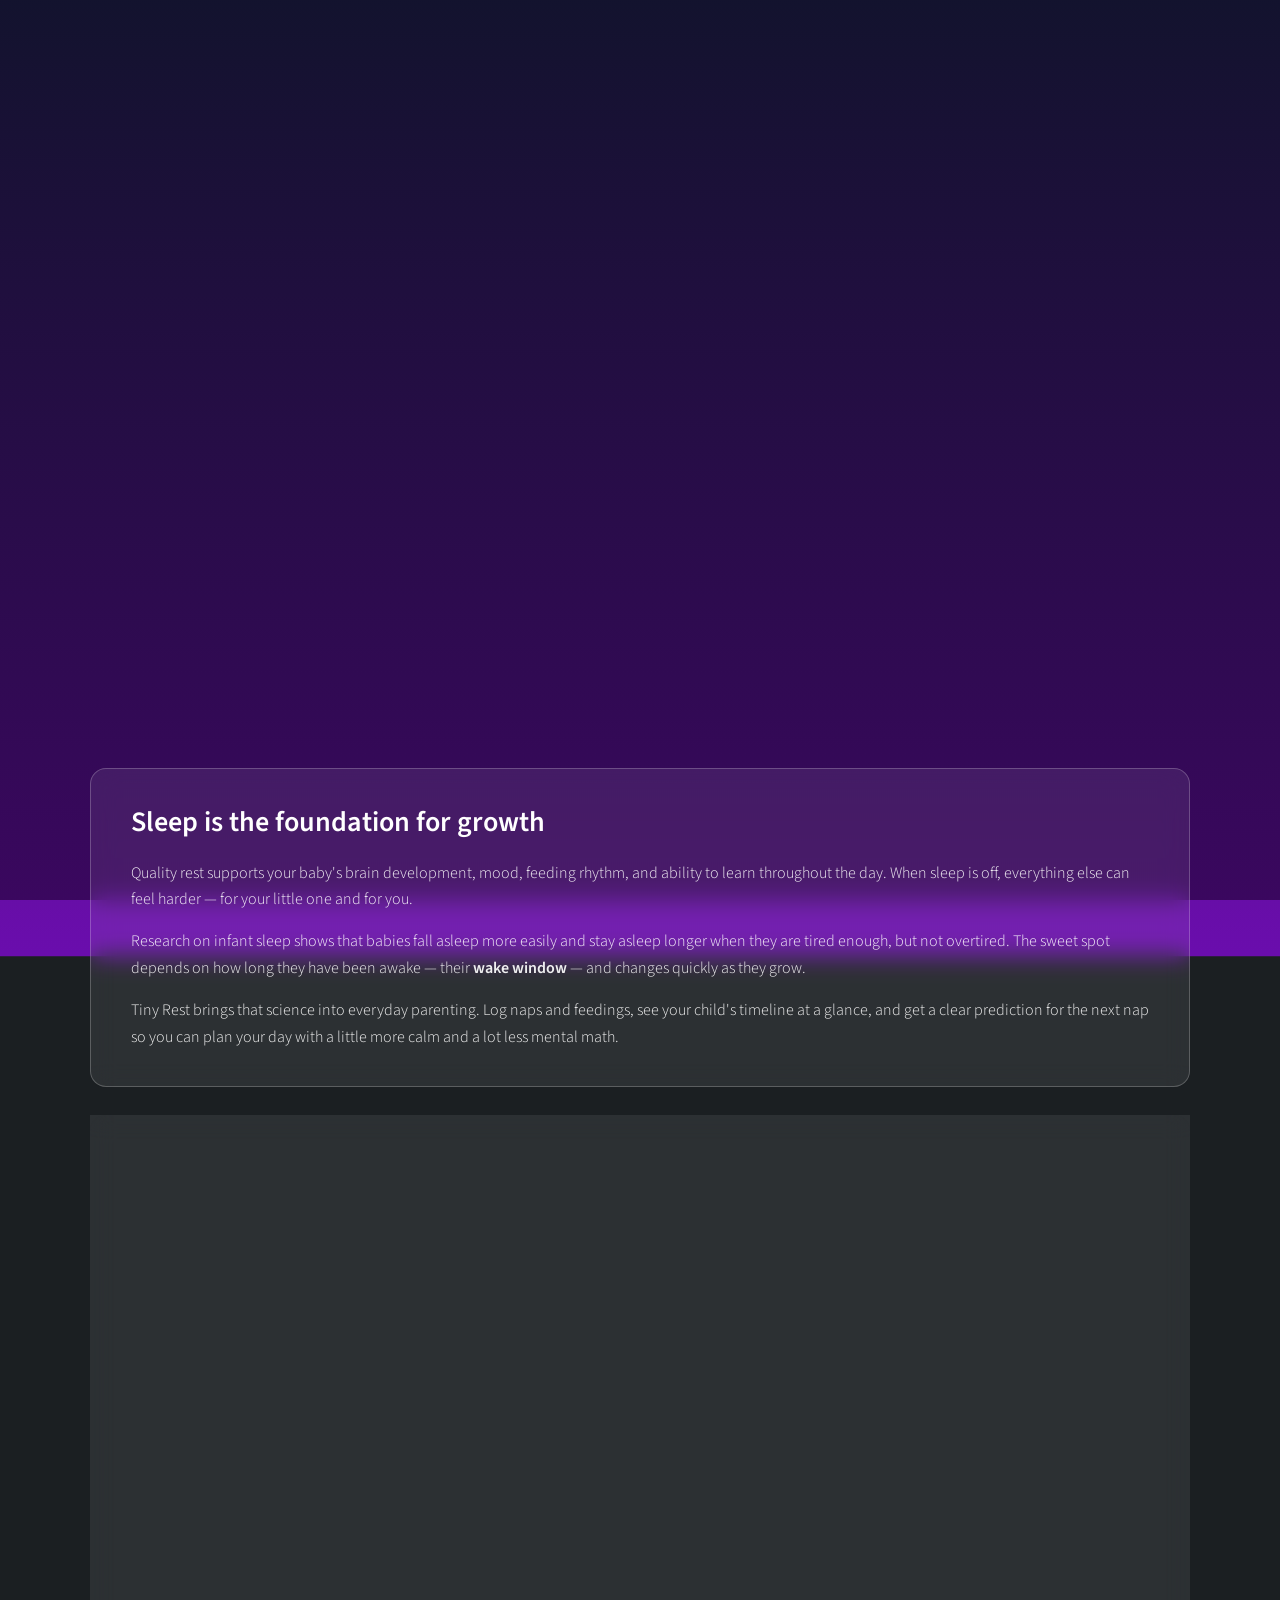
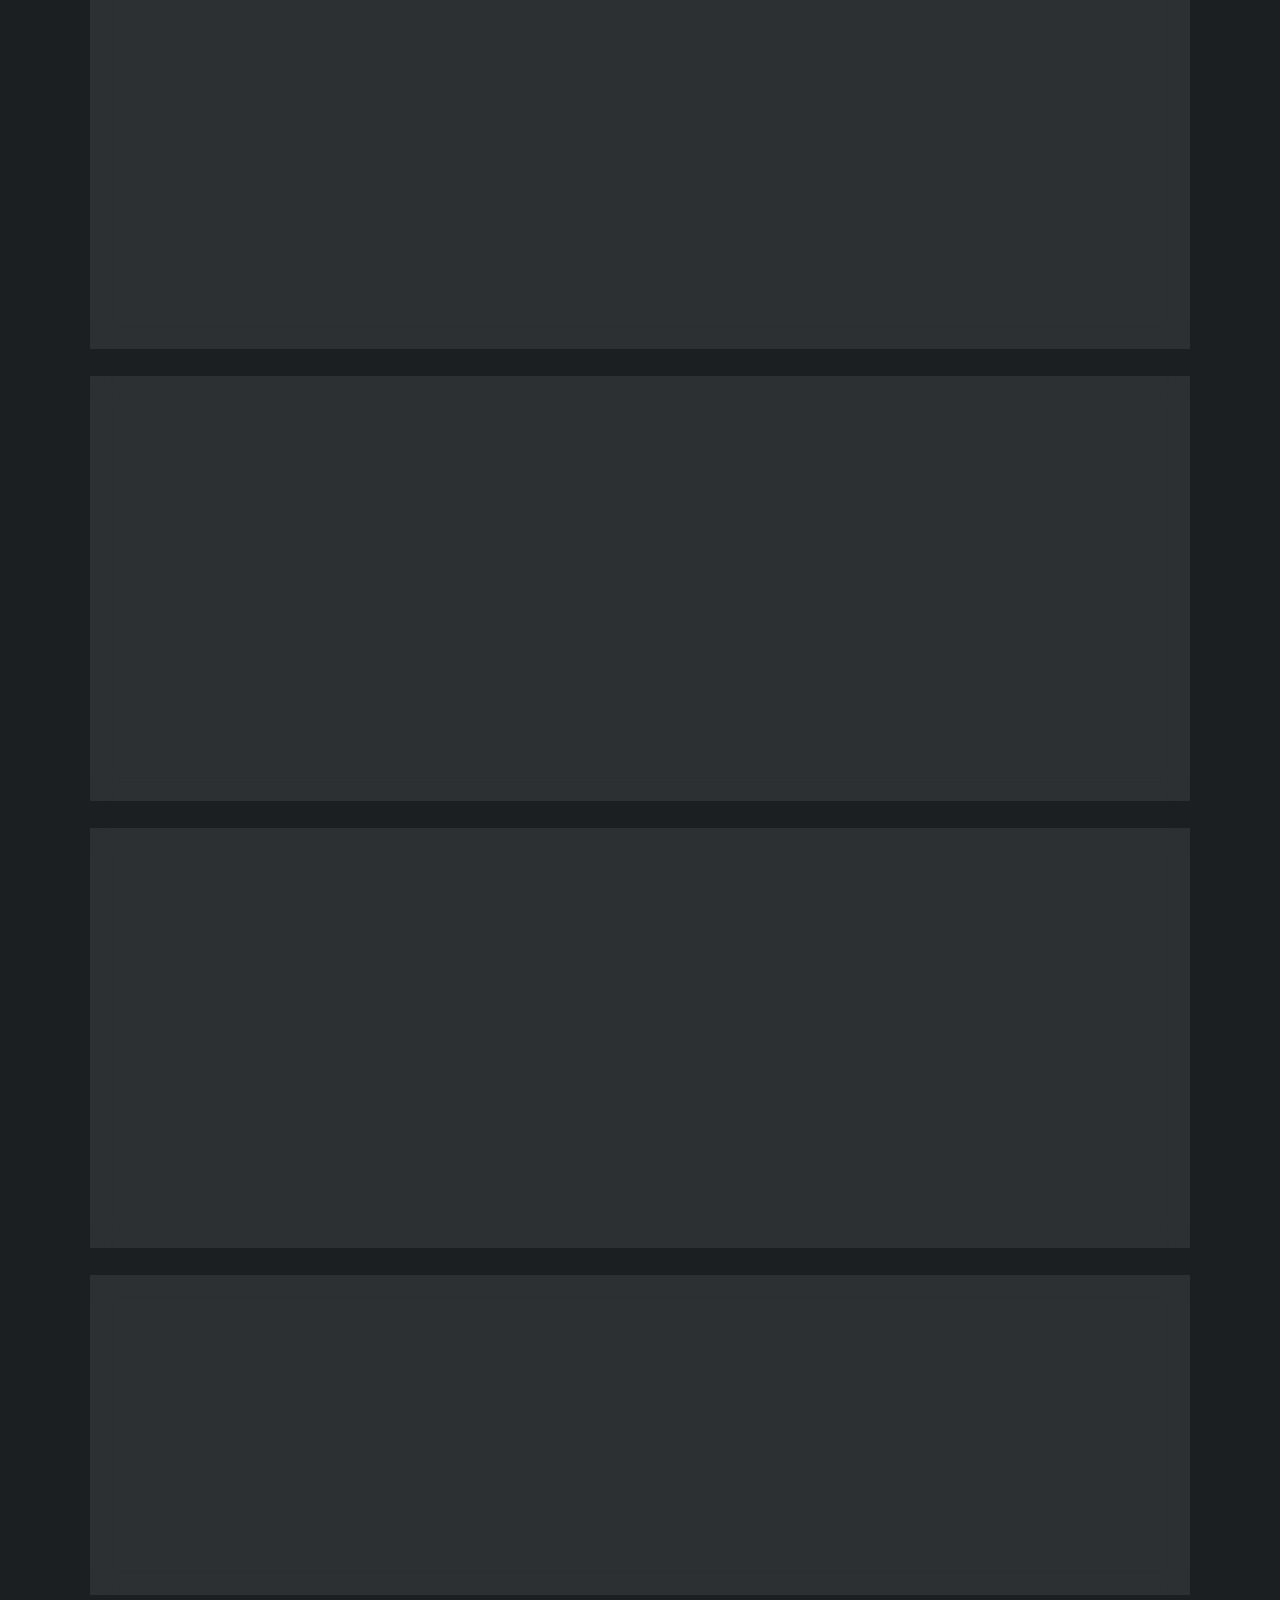
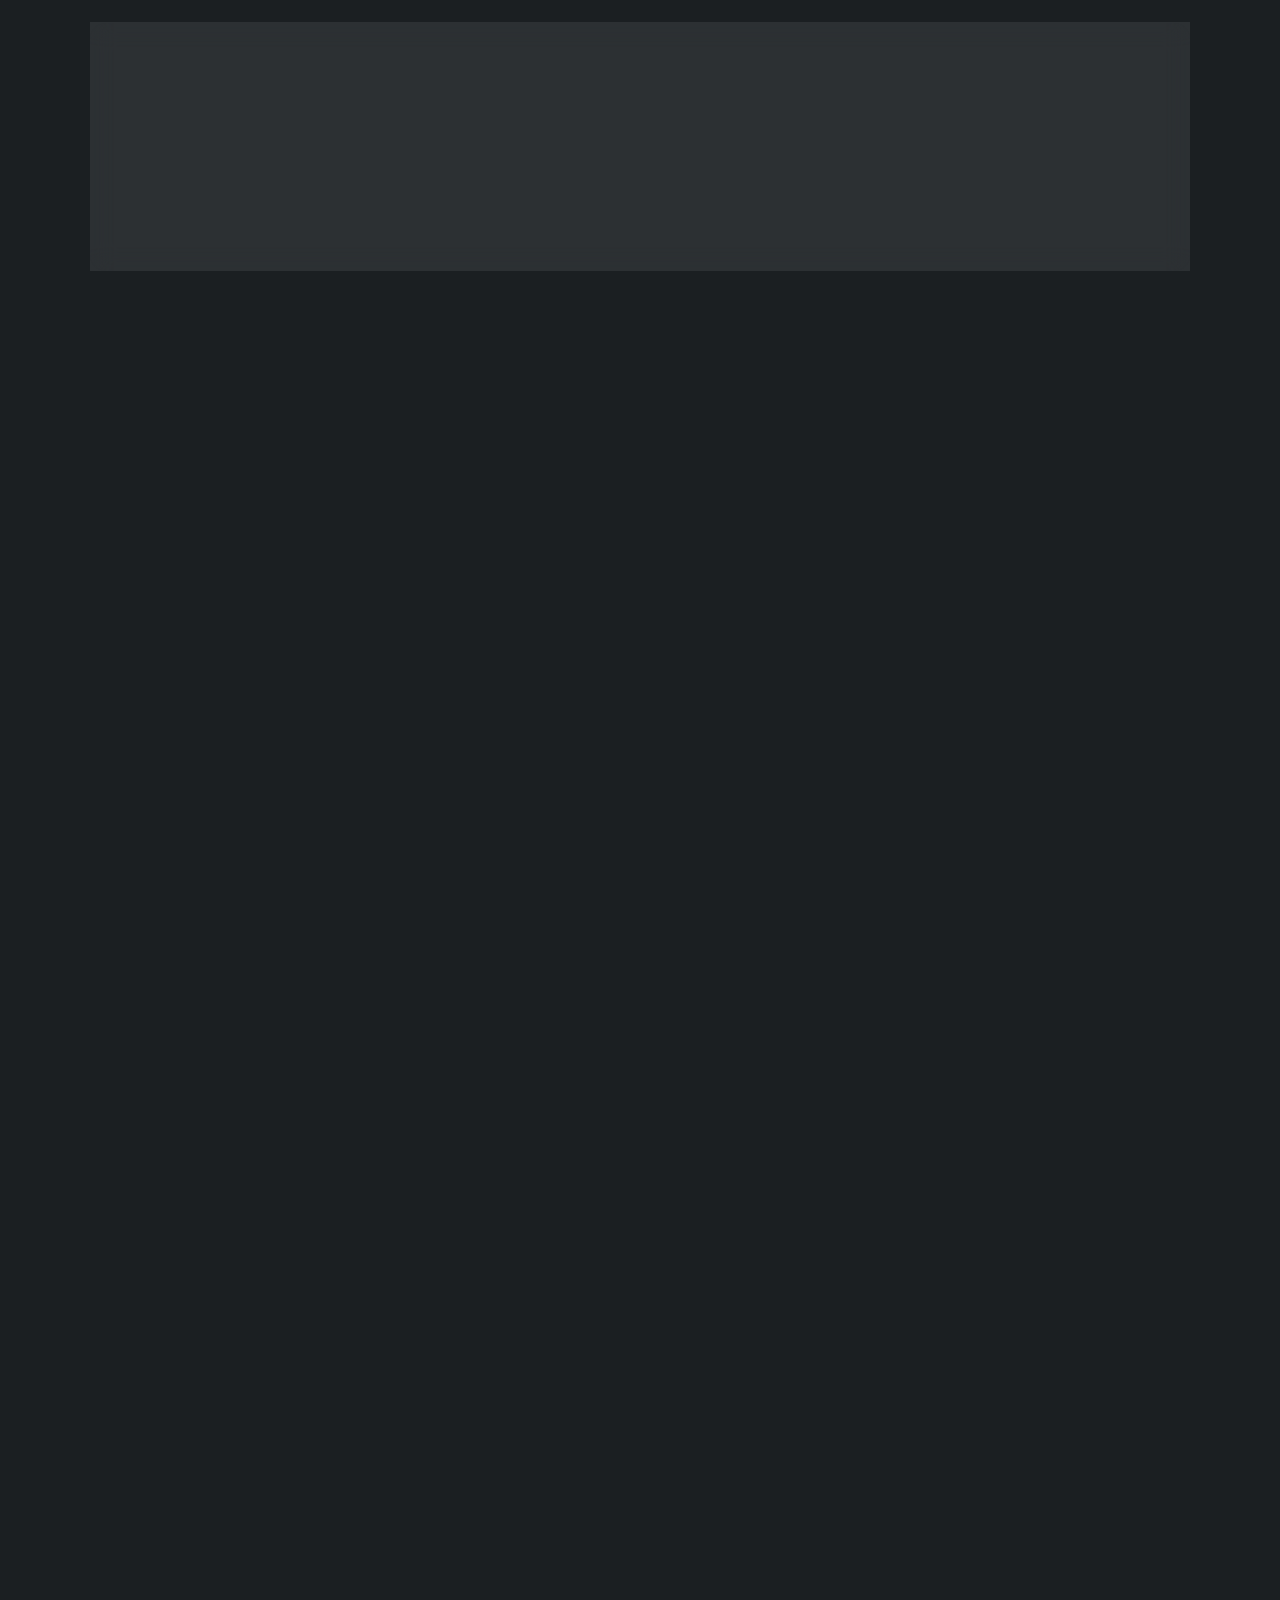
==== index.html @ e55de712 "First landing version working" ====
<!DOCTYPE HTML>
<!--
	Dimension by HTML5 UP
	html5up.net | @ajlkn
	Free for personal and commercial use under the CCA 3.0 license (html5up.net/license)
-->
<html lang="en">
	<head>
		<title>Tiny Rest — Baby Sleep Tracker</title>
		<meta charset="utf-8" />
		<meta name="viewport" content="width=device-width, initial-scale=1, user-scalable=no" />
		<meta name="description" content="Tiny Rest helps parents track sleep and feeding, predict the next nap, and follow age-appropriate wake windows for better rest and development." />
		<link rel="stylesheet" href="assets/css/main.css" />
		<noscript><link rel="stylesheet" href="assets/css/noscript.css" /></noscript>
	</head>
	<body class="is-preload">

		<!-- Wrapper -->
			<div id="wrapper">

				<!-- Header / Hero -->
					<header id="header" class="app-header">
						<div class="app-nav">
							<img src="images/splash-icon.png" alt="Tiny Rest" class="app-logo" />
							<nav class="app-nav-links" aria-label="Primary">
								<a href="#why">Why Tiny Rest</a>
								<a href="#wake-windows">Wake Windows</a>
								<a href="#features">Features</a>
								<a href="#contact">Contact</a>
							</nav>
							<div class="app-nav-cta">
								<a class="button primary app-cta" href="#download">Get It Now</a>
							</div>
						</div>

						<div class="app-hero">
							<div class="app-hero-copy">
								<p class="app-hero-eyebrow">Baby sleep &amp; feeding tracker</p>
								<h1 class="app-hero-title">Better naps start with<br />knowing when to rest.</h1>
								<p class="app-hero-subtitle">
									Tiny Rest helps you log sleep and feeding, track wake windows, and see when your little one is likely ready for their next nap — so bedtime feels less like guesswork and more like a gentle rhythm you can trust.
								</p>
								<ul class="actions app-hero-actions" id="download">
									<li><a href="#" class="button primary icon brands fa-apple">Download on the App Store</a></li>
								</ul>
							</div>

							<div class="app-hero-media">
								<div class="app-hero-phones">
									<img src="images/iphone-home.png" alt="Tiny Rest home screen showing next nap prediction" />
									<img src="images/iphone-timer.png" alt="Tiny Rest timer screen for logging sleep sessions" />
								</div>
							</div>
						</div>
					</header>

				<!-- Content sections -->
					<div class="app-content">

						<section class="app-section" id="why">
							<div class="app-card">
								<h2 class="app-section-title">Sleep is the foundation for growth</h2>
								<p>
									Quality rest supports your baby's brain development, mood, feeding rhythm, and ability to learn throughout the day. When sleep is off, everything else can feel harder — for your little one and for you.
								</p>
								<p>
									Research on infant sleep shows that babies fall asleep more easily and stay asleep longer when they are tired enough, but not overtired. The sweet spot depends on how long they have been awake — their <strong>wake window</strong> — and changes quickly as they grow.
								</p>
								<p>
									Tiny Rest brings that science into everyday parenting. Log naps and feedings, see your child's timeline at a glance, and get a clear prediction for the next nap so you can plan your day with a little more calm and a lot less mental math.
								</p>
							</div>
						</section>

						<section class="app-section" id="wake-windows">
							<div class="app-card">
								<h2 class="app-section-title">Wake windows, made simple</h2>
								<p>
									A wake window is the amount of time your baby is awake between one sleep period and the next — from the moment you get them out of the crib until you lay them down again. It includes feeding, play, fresh air, and your nap routine.
								</p>
								<p>
									For babies under six months, experts recommend using wake windows together with sleepy cues like yawning, reduced activity, and droopy eyelids. After six months, many families also benefit from a more predictable, clock-based schedule — especially once their little one moves to two naps a day.
								</p>
								<p>
									Keeping track of all of this is exhausting when you are already running on little sleep yourself. Tiny Rest remembers wake times, nap history, and feeding logs for you, so you can focus on your baby instead of the clock.
								</p>

								<h3 class="app-subsection-title">Age-appropriate wake windows</h3>
								<div class="app-table-wrapper">
									<table class="app-table">
										<thead>
											<tr>
												<th>Age</th>
												<th>Typical wake window</th>
											</tr>
										</thead>
										<tbody>
											<tr><td>0–4 weeks</td><td>30–60 minutes</td></tr>
											<tr><td>4–12 weeks</td><td>60–90 minutes</td></tr>
											<tr><td>3–4 months</td><td>75–120 minutes</td></tr>
											<tr><td>5–7 months</td><td>2–3 hours</td></tr>
											<tr><td>7–10 months</td><td>2.5–3.5 hours</td></tr>
											<tr><td>11–14 months</td><td>3–4 hours</td></tr>
											<tr><td>14–24 months</td><td>4–6 hours</td></tr>
										</tbody>
									</table>
								</div>
								<p class="app-note">
									Every child is different. Use these ranges as a guide and adjust based on your baby's sleepy cues, nap quality, and how the day is going.
								</p>
							</div>
						</section>

						<section class="app-section">
							<div class="app-card">
								<h2 class="app-section-title">Avoid overtiredness before it starts</h2>
								<p>
									When wake windows stretch too long, babies can become overtired — fussy, hard to settle, and more likely to wake frequently. Wake windows that are too short can lead to short catnaps and bedtime battles.
								</p>
								<p>
									Tiny Rest surfaces your child's recent sleep pattern and suggests when the next nap window is approaching. Pair that with the built-in timer to log sessions accurately, review history by day, and spot trends over time — whether you are following wake windows, a by-the-clock schedule, or a flexible mix of both.
								</p>
								<ul class="app-list">
									<li><span class="app-list-icon">&#9790;</span> Catch early sleepy cues before late ones like crying and eye rubbing</li>
									<li><span class="app-list-icon">&#9201;</span> Time naps with a simple start/stop timer and manual time entry</li>
									<li><span class="app-list-icon">&#128197;</span> Browse history to see how yesterday compared to today</li>
									<li><span class="app-list-icon">&#127769;</span> See a next-nap prediction on your home screen</li>
								</ul>
							</div>
						</section>

						<section class="app-section" id="features">
							<div class="app-card">
								<h2 class="app-section-title">Everything you need in one calm place</h2>
								<div class="app-features">
									<div class="app-feature">
										<h3>Next nap at a glance</h3>
										<p>Your home screen shows when your little one is likely ready to rest again, based on recent sleep and feeding data.</p>
									</div>
									<div class="app-feature">
										<h3>Sleep timer</h3>
										<p>Start, stop, and save nap sessions in seconds. Adjust start and end times when life does not go exactly as planned.</p>
									</div>
									<div class="app-feature">
										<h3>Feeding logs</h3>
										<p>Track bottles and nursing alongside sleep so hunger and tiredness stay connected in one timeline.</p>
									</div>
									<div class="app-feature">
										<h3>Daily timeline</h3>
										<p>See today's schedule in one view — naps, feeds, and wake periods — to understand how the day is shaping up.</p>
									</div>
									<div class="app-feature">
										<h3>Soothing sounds</h3>
										<p>White noise and lullabies to help your baby wind down for nap time or bedtime.</p>
									</div>
									<div class="app-feature">
										<h3>Built for tired parents</h3>
										<p>A soothing nighttime design, clear controls, and quick logging when you only have one free hand.</p>
									</div>
								</div>
							</div>
						</section>

						<section class="app-section">
							<div class="app-card">
								<h2 class="app-section-title">Rest supports more than sleep</h2>
								<p>
									Consistent, well-timed sleep helps regulate your baby's circadian rhythm — their internal body clock — which in turn supports healthier night sleep, steadier moods, and better daytime alertness for learning and play.
								</p>
								<p>
									During wake windows, activities like feeding, fresh air, floor time, free play, and face-to-face interaction all contribute to healthy development. When naps land at the right moments, your baby has the energy to engage, explore, and bond — and you get pockets of predictability back in your day.
								</p>
								<p>
									Tiny Rest does not replace your pediatrician or a sleep consultant, but it gives you a clear record of what is actually happening — the first step toward a schedule that fits your child's age, temperament, and your family's life.
								</p>
							</div>
						</section>

						<section class="app-section app-section-cta">
							<div class="app-card app-card-cta">
								<h2 class="app-section-title">Ready for easier nap days?</h2>
								<p>Download Tiny Rest and start building a sleep rhythm that grows with your little one.</p>
								<ul class="actions">
									<li><a href="#" class="button primary icon brands fa-apple">Download on the App Store</a></li>
								</ul>
							</div>
						</section>

					</div>

				<!-- Main (modals) -->
					<div id="main">

						<!-- Contact -->
							<article id="contact">
								<h2 class="major">Contact</h2>
								<p>Questions, feedback, or support? We'd love to hear from you.</p>
								<form method="post" action="#">
									<div class="fields">
										<div class="field half">
											<label for="name">Name</label>
											<input type="text" name="name" id="name" />
										</div>
										<div class="field half">
											<label for="email">Email</label>
											<input type="text" name="email" id="email" />
										</div>
										<div class="field">
											<label for="message">Message</label>
											<textarea name="message" id="message" rows="4"></textarea>
										</div>
									</div>
									<ul class="actions">
										<li><input type="submit" value="Send Message" class="primary" /></li>
										<li><input type="reset" value="Reset" /></li>
									</ul>
								</form>
							</article>

						<!-- Privacy Policy -->
							<article id="privacy">
								<h2 class="major">Privacy Policy</h2>
								<p><strong>Last Updated:</strong> <span id="privacy-date"></span></p>

								<h3>Introduction</h3>
								<p>Tiny Rest is committed to protecting your privacy. This Privacy Policy explains how we collect, use, disclose, and safeguard your information when you use our mobile application (the "App"). Please read this Privacy Policy carefully. By using the App, you agree to the collection and use of information in accordance with this policy.</p>

								<h3>Information We Collect</h3>
								<p>Tiny Rest is designed with privacy in mind. We collect minimal information necessary to provide you with the best experience:</p>
								<ul>
									<li><strong>Sleep &amp; Feeding Data:</strong> The App stores your baby's sleep sessions, feeding logs, and preferences locally on your device. This information is not transmitted to our servers unless you explicitly enable a cloud sync feature.</li>
									<li><strong>Usage Data:</strong> We may collect anonymous usage statistics to improve the App's performance and user experience. This data does not personally identify you or your child.</li>
								</ul>

								<h3>How We Use Your Information</h3>
								<p>We use the information we collect to:</p>
								<ul>
									<li>Provide nap predictions, timelines, and sleep tracking features</li>
									<li>Personalize your experience within the App</li>
									<li>Analyze usage patterns to enhance user experience</li>
									<li>Respond to your inquiries and provide customer support</li>
								</ul>

								<h3>Data Storage and Security</h3>
								<p>Your baby's sleep and feeding data is stored locally on your device by default. We implement appropriate technical and organizational measures to protect your information, though no method of transmission over the Internet or electronic storage is 100% secure.</p>

								<h3>Third-Party Services</h3>
								<p>Tiny Rest may use third-party services that have their own privacy policies. We are not responsible for the privacy practices of these third parties.</p>
								<ul>
									<li><strong>Apple App Store:</strong> When you download Tiny Rest through the Apple App Store, your use is also governed by Apple's Privacy Policy and Terms of Service.</li>
								</ul>

								<h3>Children's Privacy</h3>
								<p>Tiny Rest is used by parents and caregivers to track infant and toddler sleep. We do not knowingly collect personal information directly from children. If you have concerns, please contact us.</p>

								<h3>Your Rights</h3>
								<p>You have the right to:</p>
								<ul>
									<li>Access and review your data stored in Tiny Rest</li>
									<li>Delete your data at any time by uninstalling the App</li>
									<li>Opt out of any optional data collection features</li>
								</ul>

								<h3>Changes to This Privacy Policy</h3>
								<p>We may update our Privacy Policy from time to time. We will notify you of any changes by posting the new Privacy Policy on this page and updating the "Last Updated" date.</p>

								<h3>Contact Us</h3>
								<p>If you have any questions about this Privacy Policy, please contact us through the contact form on this website or via the email address listed in the App Store.</p>

								<p><em>By using Tiny Rest, you acknowledge that you have read and understood this Privacy Policy.</em></p>
							</article>

					</div>

				<!-- Footer -->
					<footer id="footer">
						<p class="copyright">&copy; Tiny Rest. Built for iOS. <a href="#privacy">Privacy Policy</a></p>
					</footer>

			</div>

		<!-- BG -->
			<div id="bg"></div>

		<!-- Scripts -->
			<script src="assets/js/jquery.min.js"></script>
			<script src="assets/js/browser.min.js"></script>
			<script src="assets/js/breakpoints.min.js"></script>
			<script src="assets/js/util.js"></script>
			<script src="assets/js/main.js"></script>
			<script>
				document.addEventListener('DOMContentLoaded', function() {
					var dateElement = document.getElementById('privacy-date');
					if (dateElement) {
						var today = new Date();
						var options = { year: 'numeric', month: 'long', day: 'numeric' };
						dateElement.textContent = today.toLocaleDateString('en-US', options);
					}

					document.querySelectorAll('.app-nav-links a[href^="#"], .app-section-cta a[href^="#"]').forEach(function(link) {
						var href = link.getAttribute('href');
						if (href === '#contact' || href === '#privacy') return;
						link.addEventListener('click', function(e) {
							var target = document.querySelector(href);
							if (target) {
								e.preventDefault();
								target.scrollIntoView({ behavior: 'smooth', block: 'start' });
							}
						});
					});
				});
			</script>

	</body>
</html>
---- assets/css/main.css ----
@import url(fontawesome-all.min.css);
@import url("https://fonts.googleapis.com/css?family=Source+Sans+Pro:300italic,600italic,300,600");

/*
	Dimension by HTML5 UP
	html5up.net | @ajlkn
	Free for personal and commercial use under the CCA 3.0 license (html5up.net/license)
*/

html, body, div, span, applet, object,
iframe, h1, h2, h3, h4, h5, h6, p, blockquote,
pre, a, abbr, acronym, address, big, cite,
code, del, dfn, em, img, ins, kbd, q, s, samp,
small, strike, strong, sub, sup, tt, var, b,
u, i, center, dl, dt, dd, ol, ul, li, fieldset,
form, label, legend, table, caption, tbody,
tfoot, thead, tr, th, td, article, aside,
canvas, details, embed, figure, figcaption,
footer, header, hgroup, menu, nav, output, ruby,
section, summary, time, mark, audio, video {
	margin: 0;
	padding: 0;
	border: 0;
	font-size: 100%;
	font: inherit;
	vertical-align: baseline;}

article, aside, details, figcaption, figure,
footer, header, hgroup, menu, nav, section {
	display: block;}

body {
	line-height: 1;
}

ol, ul {
	list-style: none;
}

blockquote, q {
	quotes: none;
}

	blockquote:before, blockquote:after, q:before, q:after {
		content: '';
		content: none;
	}

table {
	border-collapse: collapse;
	border-spacing: 0;
}

body {
	-webkit-text-size-adjust: none;
}

mark {
	background-color: transparent;
	color: inherit;
}

input::-moz-focus-inner {
	border: 0;
	padding: 0;
}

input, select, textarea {
	-moz-appearance: none;
	-webkit-appearance: none;
	-ms-appearance: none;
	appearance: none;
}

/* Basic */

	@-ms-viewport {
		width: device-width;
	}

	@media screen and (max-width: 480px) {

		html, body {
			min-width: 320px;
		}

	}

	html {
		box-sizing: border-box;
	}

	*, *:before, *:after {
		box-sizing: inherit;
	}

	body {
		background: #1b1f22;
	}

		body.is-preload *, body.is-preload *:before, body.is-preload *:after {
			-moz-animation: none !important;
			-webkit-animation: none !important;
			-ms-animation: none !important;
			animation: none !important;
			-moz-transition: none !important;
			-webkit-transition: none !important;
			-ms-transition: none !important;
			transition: none !important;
		}

/* Type */

	html {
		font-size: 16pt;
	}

		@media screen and (max-width: 1680px) {

			html {
				font-size: 12pt;
			}

		}

		@media screen and (max-width: 736px) {

			html {
				font-size: 11pt;
			}

		}

		@media screen and (max-width: 360px) {

			html {
				font-size: 10pt;
			}

		}

	body, input, select, textarea {
		color: #ffffff;
		font-family: "Source Sans Pro", sans-serif;
		font-weight: 300;
		font-size: 1rem;
		line-height: 1.65;
	}

	a {
		-moz-transition: color 0.2s ease-in-out, background-color 0.2s ease-in-out, border-bottom-color 0.2s ease-in-out;
		-webkit-transition: color 0.2s ease-in-out, background-color 0.2s ease-in-out, border-bottom-color 0.2s ease-in-out;
		-ms-transition: color 0.2s ease-in-out, background-color 0.2s ease-in-out, border-bottom-color 0.2s ease-in-out;
		transition: color 0.2s ease-in-out, background-color 0.2s ease-in-out, border-bottom-color 0.2s ease-in-out;
		border-bottom: dotted 1px rgba(255, 255, 255, 0.5);
		text-decoration: none;
		color: inherit;
	}

		a:hover {
			border-bottom-color: transparent;
		}

	strong, b {
		color: #ffffff;
		font-weight: 600;
	}

	em, i {
		font-style: italic;
	}

	p {
		margin: 0 0 2rem 0;
	}

	h1, h2, h3, h4, h5, h6 {
		color: #ffffff;
		font-weight: 600;
		line-height: 1.5;
		margin: 0 0 1rem 0;
		text-transform: uppercase;
		letter-spacing: 0.2rem;
	}

		h1 a, h2 a, h3 a, h4 a, h5 a, h6 a {
			color: inherit;
			text-decoration: none;
		}

		h1.major, h2.major, h3.major, h4.major, h5.major, h6.major {
			border-bottom: solid 1px #ffffff;
			width: -moz-max-content;
			width: -webkit-max-content;
			width: -ms-max-content;
			width: max-content;
			padding-bottom: 0.5rem;
			margin: 0 0 2rem 0;
		}

	h1 {
		font-size: 2.25rem;
		line-height: 1.3;
		letter-spacing: 0.5rem;
	}

	h2 {
		font-size: 1.5rem;
		line-height: 1.4;
		letter-spacing: 0.5rem;
	}

	h3 {
		font-size: 1rem;
	}

	h4 {
		font-size: 0.8rem;
	}

	h5 {
		font-size: 0.7rem;
	}

	h6 {
		font-size: 0.6rem;
	}

	@media screen and (max-width: 736px) {

		h1 {
			font-size: 1.75rem;
			line-height: 1.4;
		}

		h2 {
			font-size: 1.25em;
			line-height: 1.5;
		}

	}

	sub {
		font-size: 0.8rem;
		position: relative;
		top: 0.5rem;
	}

	sup {
		font-size: 0.8rem;
		position: relative;
		top: -0.5rem;
	}

	blockquote {
		border-left: solid 4px #ffffff;
		font-style: italic;
		margin: 0 0 2rem 0;
		padding: 0.5rem 0 0.5rem 2rem;
	}

	code {
		background: rgba(255, 255, 255, 0.075);
		border-radius: 4px;
		font-family: "Courier New", monospace;
		font-size: 0.9rem;
		margin: 0 0.25rem;
		padding: 0.25rem 0.65rem;
	}

	pre {
		-webkit-overflow-scrolling: touch;
		font-family: "Courier New", monospace;
		font-size: 0.9rem;
		margin: 0 0 2rem 0;
	}

		pre code {
			display: block;
			line-height: 1.75;
			padding: 1rem 1.5rem;
			overflow-x: auto;
		}

	hr {
		border: 0;
		border-bottom: solid 1px #ffffff;
		margin: 2.75rem 0;
	}

	.align-left {
		text-align: left;
	}

	.align-center {
		text-align: center;
	}

	.align-right {
		text-align: right;
	}

/* Form */

	form {
		margin: 0 0 2rem 0;
	}

		form > :last-child {
			margin-bottom: 0;
		}

		form > .fields {
			display: -moz-flex;
			display: -webkit-flex;
			display: -ms-flex;
			display: flex;
			-moz-flex-wrap: wrap;
			-webkit-flex-wrap: wrap;
			-ms-flex-wrap: wrap;
			flex-wrap: wrap;
			width: calc(100% + 3rem);
			margin: -1.5rem 0 2rem -1.5rem;
		}

			form > .fields > .field {
				-moz-flex-grow: 0;
				-webkit-flex-grow: 0;
				-ms-flex-grow: 0;
				flex-grow: 0;
				-moz-flex-shrink: 0;
				-webkit-flex-shrink: 0;
				-ms-flex-shrink: 0;
				flex-shrink: 0;
				padding: 1.5rem 0 0 1.5rem;
				width: calc(100% - 1.5rem);
			}

				form > .fields > .field.half {
					width: calc(50% - 0.75rem);
				}

				form > .fields > .field.third {
					width: calc(100%/3 - 0.5rem);
				}

				form > .fields > .field.quarter {
					width: calc(25% - 0.375rem);
				}

		@media screen and (max-width: 480px) {

			form > .fields {
				width: calc(100% + 3rem);
				margin: -1.5rem 0 2rem -1.5rem;
			}

				form > .fields > .field {
					padding: 1.5rem 0 0 1.5rem;
					width: calc(100% - 1.5rem);
				}

					form > .fields > .field.half {
						width: calc(100% - 1.5rem);
					}

					form > .fields > .field.third {
						width: calc(100% - 1.5rem);
					}

					form > .fields > .field.quarter {
						width: calc(100% - 1.5rem);
					}

		}

	label {
		color: #ffffff;
		display: block;
		font-size: 0.8rem;
		font-weight: 300;
		letter-spacing: 0.2rem;
		line-height: 1.5;
		margin: 0 0 1rem 0;
		text-transform: uppercase;
	}

	input[type="text"],
	input[type="password"],
	input[type="email"],
	input[type="tel"],
	select,
	textarea {
		-moz-appearance: none;
		-webkit-appearance: none;
		-ms-appearance: none;
		appearance: none;
		-moz-transition: border-color 0.2s ease-in-out, box-shadow 0.2s ease-in-out, background-color 0.2s ease-in-out;
		-webkit-transition: border-color 0.2s ease-in-out, box-shadow 0.2s ease-in-out, background-color 0.2s ease-in-out;
		-ms-transition: border-color 0.2s ease-in-out, box-shadow 0.2s ease-in-out, background-color 0.2s ease-in-out;
		transition: border-color 0.2s ease-in-out, box-shadow 0.2s ease-in-out, background-color 0.2s ease-in-out;
		background-color: transparent;
		border-radius: 4px;
		border: solid 1px #ffffff;
		color: inherit;
		display: block;
		outline: 0;
		padding: 0 1rem;
		text-decoration: none;
		width: 100%;
	}

		input[type="text"]:invalid,
		input[type="password"]:invalid,
		input[type="email"]:invalid,
		input[type="tel"]:invalid,
		select:invalid,
		textarea:invalid {
			box-shadow: none;
		}

		input[type="text"]:focus,
		input[type="password"]:focus,
		input[type="email"]:focus,
		input[type="tel"]:focus,
		select:focus,
		textarea:focus {
			background: rgba(255, 255, 255, 0.075);
			border-color: #ffffff;
			box-shadow: 0 0 0 1px #ffffff;
		}

	select {
		background-image: url("data:image/svg+xml;charset=utf8,%3Csvg xmlns='http://www.w3.org/2000/svg' width='40' height='40' preserveAspectRatio='none' viewBox='0 0 40 40'%3E%3Cpath d='M9.4,12.3l10.4,10.4l10.4-10.4c0.2-0.2,0.5-0.4,0.9-0.4c0.3,0,0.6,0.1,0.9,0.4l3.3,3.3c0.2,0.2,0.4,0.5,0.4,0.9 c0,0.4-0.1,0.6-0.4,0.9L20.7,31.9c-0.2,0.2-0.5,0.4-0.9,0.4c-0.3,0-0.6-0.1-0.9-0.4L4.3,17.3c-0.2-0.2-0.4-0.5-0.4-0.9 c0-0.4,0.1-0.6,0.4-0.9l3.3-3.3c0.2-0.2,0.5-0.4,0.9-0.4S9.1,12.1,9.4,12.3z' fill='%23ffffff' /%3E%3C/svg%3E");
		background-size: 1.25rem;
		background-repeat: no-repeat;
		background-position: calc(100% - 1rem) center;
		height: 2.75rem;
		padding-right: 2.75rem;
		text-overflow: ellipsis;
	}

		select option {
			color: #ffffff;
			background: #1b1f22;
		}

		select:focus::-ms-value {
			background-color: transparent;
		}

		select::-ms-expand {
			display: none;
		}

	input[type="text"],
	input[type="password"],
	input[type="email"],
	select {
		height: 2.75rem;
	}

	textarea {
		padding: 0.75rem 1rem;
	}

	input[type="checkbox"],
	input[type="radio"] {
		-moz-appearance: none;
		-webkit-appearance: none;
		-ms-appearance: none;
		appearance: none;
		display: block;
		float: left;
		margin-right: -2rem;
		opacity: 0;
		width: 1rem;
		z-index: -1;
	}

		input[type="checkbox"] + label,
		input[type="radio"] + label {
			text-decoration: none;
			-moz-user-select: none;
			-webkit-user-select: none;
			-ms-user-select: none;
			user-select: none;
			color: #ffffff;
			cursor: pointer;
			display: inline-block;
			font-size: 0.8rem;
			font-weight: 300;
			margin: 0 0 0.5rem 0;
			padding-left: 2.65rem;
			padding-right: 0.75rem;
			position: relative;
		}

			input[type="checkbox"] + label:before,
			input[type="radio"] + label:before {
				-moz-osx-font-smoothing: grayscale;
				-webkit-font-smoothing: antialiased;
				display: inline-block;
				font-style: normal;
				font-variant: normal;
				text-rendering: auto;
				line-height: 1;
				text-transform: none !important;
				font-family: 'Font Awesome 5 Free';
				font-weight: 900;
			}

			input[type="checkbox"] + label:before,
			input[type="radio"] + label:before {
				-moz-transition: border-color 0.2s ease-in-out, box-shadow 0.2s ease-in-out, background-color 0.2s ease-in-out;
				-webkit-transition: border-color 0.2s ease-in-out, box-shadow 0.2s ease-in-out, background-color 0.2s ease-in-out;
				-ms-transition: border-color 0.2s ease-in-out, box-shadow 0.2s ease-in-out, background-color 0.2s ease-in-out;
				transition: border-color 0.2s ease-in-out, box-shadow 0.2s ease-in-out, background-color 0.2s ease-in-out;
				border-radius: 4px;
				border: solid 1px #ffffff;
				content: '';
				display: inline-block;
				height: 1.65rem;
				left: 0;
				line-height: 1.65rem;
				position: absolute;
				text-align: center;
				top: -0.15rem;
				width: 1.65rem;
			}

		input[type="checkbox"]:checked + label:before,
		input[type="radio"]:checked + label:before {
			background: #ffffff !important;
			border-color: #ffffff !important;
			color: #1b1f22;
			content: '\f00c';
		}

		input[type="checkbox"]:focus + label:before,
		input[type="radio"]:focus + label:before {
			background: rgba(255, 255, 255, 0.075);
			border-color: #ffffff;
			box-shadow: 0 0 0 1px #ffffff;
		}

	input[type="checkbox"] + label:before {
		border-radius: 4px;
	}

	input[type="radio"] + label:before {
		border-radius: 100%;
	}

	::-webkit-input-placeholder {
		color: rgba(255, 255, 255, 0.5) !important;
		opacity: 1.0;
	}

	:-moz-placeholder {
		color: rgba(255, 255, 255, 0.5) !important;
		opacity: 1.0;
	}

	::-moz-placeholder {
		color: rgba(255, 255, 255, 0.5) !important;
		opacity: 1.0;
	}

	:-ms-input-placeholder {
		color: rgba(255, 255, 255, 0.5) !important;
		opacity: 1.0;
	}

	.formerize-placeholder {
		color: rgba(255, 255, 255, 0.5) !important;
		opacity: 1.0;
	}

/* Box */

	.box {
		border-radius: 4px;
		border: solid 1px #ffffff;
		margin-bottom: 2rem;
		padding: 1.5em;
	}

		.box > :last-child,
		.box > :last-child > :last-child,
		.box > :last-child > :last-child > :last-child {
			margin-bottom: 0;
		}

		.box.alt {
			border: 0;
			border-radius: 0;
			padding: 0;
		}

/* Icon */

	.icon {
		text-decoration: none;
		border-bottom: none;
		position: relative;
	}

		.icon:before {
			-moz-osx-font-smoothing: grayscale;
			-webkit-font-smoothing: antialiased;
			display: inline-block;
			font-style: normal;
			font-variant: normal;
			text-rendering: auto;
			line-height: 1;
			text-transform: none !important;
			font-family: 'Font Awesome 5 Free';
			font-weight: 400;
		}

		.icon > .label {
			display: none;
		}

		.icon:before {
			line-height: inherit;
		}

		.icon.solid:before {
			font-weight: 900;
		}

		.icon.brands:before {
			font-family: 'Font Awesome 5 Brands';
		}

/* Image */

	.image {
		border-radius: 4px;
		border: 0;
		display: inline-block;
		position: relative;
	}

		.image:before {
			pointer-events: none;
			background-image: url("../../images/overlay.png");
			background-color: rgba(19, 21, 25, 0.5);
			border-radius: 4px;
			content: '';
			display: block;
			height: 100%;
			left: 0;
			opacity: 0.5;
			position: absolute;
			top: 0;
			width: 100%;
		}

		.image img {
			border-radius: 4px;
			display: block;
		}

		.image.left, .image.right {
			max-width: 40%;
		}

			.image.left img, .image.right img {
				width: 100%;
			}

		.image.left {
			float: left;
			padding: 0 1.5em 1em 0;
			top: 0.25em;
		}

		.image.right {
			float: right;
			padding: 0 0 1em 1.5em;
			top: 0.25em;
		}

		.image.fit {
			display: block;
			margin: 0 0 2rem 0;
			width: 100%;
		}

			.image.fit img {
				width: 100%;
			}

		.image.main {
			display: block;
			margin: 2.5rem 0;
			width: 100%;
		}

			.image.main img {
				width: 100%;
			}

		@media screen and (max-width: 736px) {

			.image.main {
				margin: 2rem 0;
			}

		}

		@media screen and (max-width: 480px) {

			.image.main {
				margin: 1.5rem 0;
			}

		}

/* List */

	ol {
		list-style: decimal;
		margin: 0 0 2rem 0;
		padding-left: 1.25em;
	}

		ol li {
			padding-left: 0.25em;
		}

	ul {
		list-style: disc;
		margin: 0 0 2rem 0;
		padding-left: 1em;
	}

		ul li {
			padding-left: 0.5em;
		}

		ul.alt {
			list-style: none;
			padding-left: 0;
		}

			ul.alt li {
				border-top: solid 1px #ffffff;
				padding: 0.5em 0;
			}

				ul.alt li:first-child {
					border-top: 0;
					padding-top: 0;
				}

	dl {
		margin: 0 0 2rem 0;
	}

		dl dt {
			display: block;
			font-weight: 600;
			margin: 0 0 1rem 0;
		}

		dl dd {
			margin-left: 2rem;
		}

/* Actions */

	ul.actions {
		display: -moz-flex;
		display: -webkit-flex;
		display: -ms-flex;
		display: flex;
		cursor: default;
		list-style: none;
		margin-left: -1rem;
		padding-left: 0;
	}

		ul.actions li {
			padding: 0 0 0 1rem;
			vertical-align: middle;
		}

		ul.actions.special {
			-moz-justify-content: center;
			-webkit-justify-content: center;
			-ms-justify-content: center;
			justify-content: center;
			width: 100%;
			margin-left: 0;
		}

			ul.actions.special li:first-child {
				padding-left: 0;
			}

		ul.actions.stacked {
			-moz-flex-direction: column;
			-webkit-flex-direction: column;
			-ms-flex-direction: column;
			flex-direction: column;
			margin-left: 0;
		}

			ul.actions.stacked li {
				padding: 1.3rem 0 0 0;
			}

				ul.actions.stacked li:first-child {
					padding-top: 0;
				}

		ul.actions.fit {
			width: calc(100% + 1rem);
		}

			ul.actions.fit li {
				-moz-flex-grow: 1;
				-webkit-flex-grow: 1;
				-ms-flex-grow: 1;
				flex-grow: 1;
				-moz-flex-shrink: 1;
				-webkit-flex-shrink: 1;
				-ms-flex-shrink: 1;
				flex-shrink: 1;
				width: 100%;
			}

				ul.actions.fit li > * {
					width: 100%;
				}

			ul.actions.fit.stacked {
				width: 100%;
			}

		@media screen and (max-width: 480px) {

			ul.actions:not(.fixed) {
				-moz-flex-direction: column;
				-webkit-flex-direction: column;
				-ms-flex-direction: column;
				flex-direction: column;
				margin-left: 0;
				width: 100% !important;
			}

				ul.actions:not(.fixed) li {
					-moz-flex-grow: 1;
					-webkit-flex-grow: 1;
					-ms-flex-grow: 1;
					flex-grow: 1;
					-moz-flex-shrink: 1;
					-webkit-flex-shrink: 1;
					-ms-flex-shrink: 1;
					flex-shrink: 1;
					padding: 1rem 0 0 0;
					text-align: center;
					width: 100%;
				}

					ul.actions:not(.fixed) li > * {
						width: 100%;
					}

					ul.actions:not(.fixed) li:first-child {
						padding-top: 0;
					}

					ul.actions:not(.fixed) li input[type="submit"],
					ul.actions:not(.fixed) li input[type="reset"],
					ul.actions:not(.fixed) li input[type="button"],
					ul.actions:not(.fixed) li button,
					ul.actions:not(.fixed) li .button {
						width: 100%;
					}

						ul.actions:not(.fixed) li input[type="submit"].icon:before,
						ul.actions:not(.fixed) li input[type="reset"].icon:before,
						ul.actions:not(.fixed) li input[type="button"].icon:before,
						ul.actions:not(.fixed) li button.icon:before,
						ul.actions:not(.fixed) li .button.icon:before {
							margin-left: -0.5em;
						}

		}

/* Icons */

	ul.icons {
		cursor: default;
		list-style: none;
		padding-left: 0;
	}

		ul.icons li {
			display: inline-block;
			padding: 0 0.75em 0 0;
		}

			ul.icons li:last-child {
				padding-right: 0;
			}

			ul.icons li a {
				border-radius: 100%;
				box-shadow: inset 0 0 0 1px #ffffff;
				display: inline-block;
				height: 2.25rem;
				line-height: 2.25rem;
				text-align: center;
				width: 2.25rem;
			}

				ul.icons li a:hover {
					background-color: rgba(255, 255, 255, 0.075);
				}

				ul.icons li a:active {
					background-color: rgba(255, 255, 255, 0.175);
				}

/* Table */

	.table-wrapper {
		-webkit-overflow-scrolling: touch;
		overflow-x: auto;
	}

	table {
		margin: 0 0 2rem 0;
		width: 100%;
	}

		table tbody tr {
			border: solid 1px #ffffff;
			border-left: 0;
			border-right: 0;
		}

			table tbody tr:nth-child(2n + 1) {
				background-color: rgba(255, 255, 255, 0.075);
			}

		table td {
			padding: 0.75em 0.75em;
		}

		table th {
			color: #ffffff;
			font-size: 0.9em;
			font-weight: 600;
			padding: 0 0.75em 0.75em 0.75em;
			text-align: left;
		}

		table thead {
			border-bottom: solid 2px #ffffff;
		}

		table tfoot {
			border-top: solid 2px #ffffff;
		}

		table.alt {
			border-collapse: separate;
		}

			table.alt tbody tr td {
				border: solid 1px #ffffff;
				border-left-width: 0;
				border-top-width: 0;
			}

				table.alt tbody tr td:first-child {
					border-left-width: 1px;
				}

			table.alt tbody tr:first-child td {
				border-top-width: 1px;
			}

			table.alt thead {
				border-bottom: 0;
			}

			table.alt tfoot {
				border-top: 0;
			}

/* Button */

	input[type="submit"],
	input[type="reset"],
	input[type="button"],
	button,
	.button {
		-moz-appearance: none;
		-webkit-appearance: none;
		-ms-appearance: none;
		appearance: none;
		-moz-transition: background-color 0.2s ease-in-out, color 0.2s ease-in-out;
		-webkit-transition: background-color 0.2s ease-in-out, color 0.2s ease-in-out;
		-ms-transition: background-color 0.2s ease-in-out, color 0.2s ease-in-out;
		transition: background-color 0.2s ease-in-out, color 0.2s ease-in-out;
		background-color: transparent;
		border-radius: 4px;
		border: 0;
		box-shadow: inset 0 0 0 1px #ffffff;
		color: #ffffff !important;
		cursor: pointer;
		display: inline-block;
		font-size: 0.8rem;
		font-weight: 300;
		height: 2.75rem;
		letter-spacing: 0.2rem;
		line-height: 2.75rem;
		outline: 0;
		padding: 0 1.25rem 0 1.35rem;
		text-align: center;
		text-decoration: none;
		text-transform: uppercase;
		white-space: nowrap;
	}

		input[type="submit"]:hover,
		input[type="reset"]:hover,
		input[type="button"]:hover,
		button:hover,
		.button:hover {
			background-color: rgba(255, 255, 255, 0.075);
		}

		input[type="submit"]:active,
		input[type="reset"]:active,
		input[type="button"]:active,
		button:active,
		.button:active {
			background-color: rgba(255, 255, 255, 0.175);
		}

		input[type="submit"].icon:before,
		input[type="reset"].icon:before,
		input[type="button"].icon:before,
		button.icon:before,
		.button.icon:before {
			margin-right: 0.5em;
		}

		input[type="submit"].fit,
		input[type="reset"].fit,
		input[type="button"].fit,
		button.fit,
		.button.fit {
			width: 100%;
		}

		input[type="submit"].small,
		input[type="reset"].small,
		input[type="button"].small,
		button.small,
		.button.small {
			font-size: 0.6rem;
			height: 2.0625rem;
			line-height: 2.0625rem;
		}

		input[type="submit"].primary,
		input[type="reset"].primary,
		input[type="button"].primary,
		button.primary,
		.button.primary {
			background-color: #ffffff;
			color: #1b1f22 !important;
			font-weight: 600;
		}

		input[type="submit"].disabled, input[type="submit"]:disabled,
		input[type="reset"].disabled,
		input[type="reset"]:disabled,
		input[type="button"].disabled,
		input[type="button"]:disabled,
		button.disabled,
		button:disabled,
		.button.disabled,
		.button:disabled {
			pointer-events: none;
			cursor: default;
			opacity: 0.25;
		}

	input[type="submit"],
	input[type="reset"],
	input[type="button"],
	button {
		line-height: calc(2.75rem - 2px);
	}

/* BG */

	#bg {
		-moz-transform: scale(1.0);
		-webkit-transform: scale(1.0);
		-ms-transform: scale(1.0);
		transform: scale(1.0);
		-webkit-backface-visibility: hidden;
		backface-visibility: hidden;
		position: fixed;
		top: 0;
		left: 0;
		width: 100%;
		height: 100vh;
		z-index: 1;
	}

		#bg:before, #bg:after {
			content: '';
			display: block;
			position: absolute;
			top: 0;
			left: 0;
			width: 100%;
			height: 100%;
		}

		#bg:before {
			-moz-transition: background-color 2.5s ease-in-out;
			-webkit-transition: background-color 2.5s ease-in-out;
			-ms-transition: background-color 2.5s ease-in-out;
			transition: background-color 2.5s ease-in-out;
			-moz-transition-delay: 0.75s;
			-webkit-transition-delay: 0.75s;
			-ms-transition-delay: 0.75s;
			transition-delay: 0.75s;
			background-image: linear-gradient(to top, rgba(19, 21, 25, 0.5), rgba(19, 21, 25, 0.5)), url("../../images/overlay.png");
			background-size: auto,
 256px 256px;
			background-position: center,
 center;
			background-repeat: no-repeat,
 repeat;
			z-index: 2;
		}

		#bg:after {
			-moz-transform: scale(1.125);
			-webkit-transform: scale(1.125);
			-ms-transform: scale(1.125);
			transform: scale(1.125);
			-moz-transition: -moz-transform 0.325s ease-in-out, -moz-filter 0.325s ease-in-out;
			-webkit-transition: -webkit-transform 0.325s ease-in-out, -webkit-filter 0.325s ease-in-out;
			-ms-transition: -ms-transform 0.325s ease-in-out, -ms-filter 0.325s ease-in-out;
			transition: transform 0.325s ease-in-out, filter 0.325s ease-in-out;
			background-image: url("../../images/bg.jpg");
			background-position: center;
			background-size: cover;
			background-repeat: no-repeat;
			z-index: 1;
		}

		body.is-article-visible #bg:after {
			-moz-transform: scale(1.0825);
			-webkit-transform: scale(1.0825);
			-ms-transform: scale(1.0825);
			transform: scale(1.0825);
			-moz-filter: blur(0.2rem);
			-webkit-filter: blur(0.2rem);
			-ms-filter: blur(0.2rem);
			filter: blur(0.2rem);
		}

		body.is-preload #bg:before {
			background-color: #000000;
		}

/* App landing overrides */

	/* Make the header work like a modern app hero (without breaking the article system). */
	#header.app-header {
		width: 100%;
		max-width: 1100px;
		text-align: left;
		background-image: none;
	}

		#header.app-header > * {
			margin-top: 0;
		}

		#header.app-header > *:before {
			display: none;
		}

	/* Top navigation */
	.app-nav {
		display: flex;
		align-items: center;
		justify-content: space-between;
		gap: 1.25rem;
		padding: 0.5rem 0;
		width: 100%;
	}

	.app-brand {
		border-bottom: 0;
		font-weight: 600;
		letter-spacing: 0.08rem;
		text-transform: uppercase;
		white-space: nowrap;
	}

	.app-nav-links {
		display: flex;
		align-items: center;
		justify-content: center;
		gap: 1.5rem;
		flex: 1;
	}

	.app-nav-links a {
		border-bottom: 0;
		opacity: 0.9;
		font-size: 0.85rem;
		letter-spacing: 0.12rem;
		text-transform: uppercase;
	}

	.app-nav-links a:hover {
		opacity: 1;
	}

	/* Hero */
	.app-hero {
		display: grid;
		grid-template-columns: 1.1fr 0.9fr;
		align-items: center;
		gap: 3rem;
		padding: 4rem 0 1rem 0;
		width: 100%;
	}

	.app-hero-title {
		text-transform: none;
		letter-spacing: 0;
		/* Keep a consistent look as screens get very large */
		font-size: clamp(2.2rem, 3.2vw, 3rem);
		line-height: 1.1;
		margin-bottom: 1.25rem;
	}

	.app-hero-subtitle {
		opacity: 0.9;
		font-size: clamp(1rem, 1.2vw, 1.1rem);
		max-width: 36rem;
	}

	.app-hero-actions {
		margin-top: 2rem;
	}

	/* “Phone” mock image (replace with your real screenshot later) */
	.app-hero-media img {
		max-width: 250px;
	}

	/* Phone images container */
	.app-hero-phones {
		display: flex;
		justify-content: center;
		align-items: center;
		gap: 1rem;
	}

	/* Make buttons/links read as white UI */
	#header.app-header a,
	#header.app-header p,
	#header.app-header h1,
	#header.app-header h2,
	#header.app-header h3 {
		color: #ffffff;
	}

	/* Ensure header CTA is clearly white */
	#header.app-header .app-cta {
		white-space: nowrap;
	}

	/* Background overlay — purple night sky to match the app */
	#bg:before {
		background-image:
			linear-gradient(to bottom, rgba(26, 26, 64, 0.72), rgba(106, 13, 173, 0.55)),
			url("../../images/overlay.png");
	}

	#bg:after {
		background-image: linear-gradient(180deg, #1a1a40 0%, #4a1575 45%, #6a0dad 100%);
		background-size: cover;
	}

	@media screen and (max-width: 980px) {
		#header.app-header {
			max-width: 800px;
		}

		.app-hero {
			grid-template-columns: 1fr;
			padding-top: 3rem;
		}

		.app-hero-media img {
			margin: 0 auto;
			max-width: 360px;
		}

		.app-nav-links {
			display: none;
		}
	}

	@media screen and (max-width: 736px) {
		/* Mobile tweaks requested */
		#header.app-header .app-cta {
			display: none !important;
		}

		#header.app-header .app-hero-actions .button {
			width: 80%;
			max-width: 26rem;
			margin: 0 auto;
			text-align: center;
		}

		#header.app-header .app-hero-actions li {
			width: 100%;
			text-align: center;
		}

		#header.app-header .app-hero-phones {
			flex-direction: column;
			gap: 1.25rem;
		}

		#header.app-header .app-hero-media img {
			max-width: min(300px, 88vw);
		}

		.app-hero-title {
			font-size: 2.2rem;
		}

		.app-hero {
			gap: 2rem;
		}
	}

	/* Prevent the template from scaling everything up on ultra-wide screens. */
	@media screen and (min-width: 1681px) {
		html {
			font-size: 12pt;
		}
	}

/* Wrapper */

	#wrapper {
		display: -moz-flex;
		display: -webkit-flex;
		display: -ms-flex;
		display: flex;
		-moz-flex-direction: column;
		-webkit-flex-direction: column;
		-ms-flex-direction: column;
		flex-direction: column;
		-moz-align-items: center;
		-webkit-align-items: center;
		-ms-align-items: center;
		align-items: center;
		-moz-justify-content: space-between;
		-webkit-justify-content: space-between;
		-ms-justify-content: space-between;
		justify-content: space-between;
		position: relative;
		min-height: 100vh;
		width: 100%;
		padding: 4rem 2rem;
		z-index: 3;
	}

		#wrapper:before {
			content: '';
			display: block;
		}

		@media screen and (max-width: 1680px) {

			#wrapper {
				padding: 3rem 2rem;
			}

		}

		@media screen and (max-width: 736px) {

			#wrapper {
				padding: 2rem 1rem;
			}

		}

		@media screen and (max-width: 480px) {

			#wrapper {
				padding: 1rem;
			}

		}

/* Header */

	#header {
		display: -moz-flex;
		display: -webkit-flex;
		display: -ms-flex;
		display: flex;
		-moz-flex-direction: column;
		-webkit-flex-direction: column;
		-ms-flex-direction: column;
		flex-direction: column;
		-moz-align-items: center;
		-webkit-align-items: center;
		-ms-align-items: center;
		align-items: center;
		-moz-transition: -moz-transform 0.325s ease-in-out, -moz-filter 0.325s ease-in-out, opacity 0.325s ease-in-out;
		-webkit-transition: -webkit-transform 0.325s ease-in-out, -webkit-filter 0.325s ease-in-out, opacity 0.325s ease-in-out;
		-ms-transition: -ms-transform 0.325s ease-in-out, -ms-filter 0.325s ease-in-out, opacity 0.325s ease-in-out;
		transition: transform 0.325s ease-in-out, filter 0.325s ease-in-out, opacity 0.325s ease-in-out;
		background-image: -moz-radial-gradient(rgba(0, 0, 0, 0.25) 25%, rgba(0, 0, 0, 0) 55%);
		background-image: -webkit-radial-gradient(rgba(0, 0, 0, 0.25) 25%, rgba(0, 0, 0, 0) 55%);
		background-image: -ms-radial-gradient(rgba(0, 0, 0, 0.25) 25%, rgba(0, 0, 0, 0) 55%);
		background-image: radial-gradient(rgba(0, 0, 0, 0.25) 25%, rgba(0, 0, 0, 0) 55%);
		max-width: 100%;
		text-align: center;
	}

		#header > * {
			-moz-transition: opacity 0.325s ease-in-out;
			-webkit-transition: opacity 0.325s ease-in-out;
			-ms-transition: opacity 0.325s ease-in-out;
			transition: opacity 0.325s ease-in-out;
			position: relative;
			margin-top: 3.5rem;
		}

			#header > *:before {
				content: '';
				display: block;
				position: absolute;
				top: calc(-3.5rem - 1px);
				left: calc(50% - 1px);
				width: 1px;
				height: calc(3.5rem + 1px);
				background: #ffffff;
			}

		#header > :first-child {
			margin-top: 0;
		}

			#header > :first-child:before {
				display: none;
			}

		#header .logo {
			width: 5.5rem;
			height: 5.5rem;
			line-height: 5.5rem;
			border: solid 1px #ffffff;
			border-radius: 100%;
		}

			#header .logo .icon:before {
				font-size: 2rem;
			}

		#header .content {
			border-style: solid;
			border-color: #ffffff;
			border-top-width: 1px;
			border-bottom-width: 1px;
			max-width: 100%;
		}

			#header .content .inner {
				-moz-transition: max-height 0.75s ease, padding 0.75s ease, opacity 0.325s ease-in-out;
				-webkit-transition: max-height 0.75s ease, padding 0.75s ease, opacity 0.325s ease-in-out;
				-ms-transition: max-height 0.75s ease, padding 0.75s ease, opacity 0.325s ease-in-out;
				transition: max-height 0.75s ease, padding 0.75s ease, opacity 0.325s ease-in-out;
				-moz-transition-delay: 0.25s;
				-webkit-transition-delay: 0.25s;
				-ms-transition-delay: 0.25s;
				transition-delay: 0.25s;
				padding: 3rem 2rem;
				max-height: 40rem;
				overflow: hidden;
			}

				#header .content .inner > :last-child {
					margin-bottom: 0;
				}

			#header .content p {
				text-transform: uppercase;
				letter-spacing: 0.2rem;
				font-size: 0.8rem;
				line-height: 2;
			}

		#header nav ul {
			display: -moz-flex;
			display: -webkit-flex;
			display: -ms-flex;
			display: flex;
			margin-bottom: 0;
			list-style: none;
			padding-left: 0;
			border: solid 1px #ffffff;
			border-radius: 4px;
		}

			#header nav ul li {
				padding-left: 0;
				border-left: solid 1px #ffffff;
			}

				#header nav ul li:first-child {
					border-left: 0;
				}

				#header nav ul li a {
					display: block;
					min-width: 7.5rem;
					height: 2.75rem;
					line-height: 2.75rem;
					padding: 0 1.25rem 0 1.45rem;
					text-transform: uppercase;
					letter-spacing: 0.2rem;
					font-size: 0.8rem;
					border-bottom: 0;
				}

					#header nav ul li a:hover {
						background-color: rgba(255, 255, 255, 0.075);
					}

					#header nav ul li a:active {
						background-color: rgba(255, 255, 255, 0.175);
					}

		#header nav.use-middle:after {
			content: '';
			display: block;
			position: absolute;
			top: 0;
			left: calc(50% - 1px);
			width: 1px;
			height: 100%;
			background: #ffffff;
		}

		#header nav.use-middle ul li.is-middle {
			border-left: 0;
		}

		body.is-article-visible #header {
			-moz-transform: scale(0.95);
			-webkit-transform: scale(0.95);
			-ms-transform: scale(0.95);
			transform: scale(0.95);
			-moz-filter: blur(0.1rem);
			-webkit-filter: blur(0.1rem);
			-ms-filter: blur(0.1rem);
			filter: blur(0.1rem);
			opacity: 0;
		}

		body.is-preload #header {
			-moz-filter: blur(0.125rem);
			-webkit-filter: blur(0.125rem);
			-ms-filter: blur(0.125rem);
			filter: blur(0.125rem);
		}

			body.is-preload #header > * {
				opacity: 0;
			}

			body.is-preload #header .content .inner {
				max-height: 0;
				padding-top: 0;
				padding-bottom: 0;
				opacity: 0;
			}

		@media screen and (max-width: 980px) {

			#header .content p br {
				display: none;
			}

		}

		@media screen and (max-width: 736px) {

			#header > * {
				margin-top: 2rem;
			}

				#header > *:before {
					top: calc(-2rem - 1px);
					height: calc(2rem + 1px);
				}

			#header .logo {
				width: 4.75rem;
				height: 4.75rem;
				line-height: 4.75rem;
			}

				#header .logo .icon:before {
					font-size: 1.75rem;
				}

			#header .content .inner {
				padding: 2.5rem 1rem;
			}

			#header .content p {
				line-height: 1.875;
			}

		}

		@media screen and (max-width: 480px) {

			#header {
				padding: 1.5rem 0;
			}

				#header .content .inner {
					padding: 2.5rem 0;
				}

				#header nav ul {
					-moz-flex-direction: column;
					-webkit-flex-direction: column;
					-ms-flex-direction: column;
					flex-direction: column;
					min-width: 10rem;
					max-width: 100%;
				}

					#header nav ul li {
						border-left: 0;
						border-top: solid 1px #ffffff;
					}

						#header nav ul li:first-child {
							border-top: 0;
						}

						#header nav ul li a {
							height: 3rem;
							line-height: 3rem;
							min-width: 0;
							width: 100%;
						}

				#header nav.use-middle:after {
					display: none;
				}

		}

/* Main */

	#main {
		-moz-flex-grow: 1;
		-webkit-flex-grow: 1;
		-ms-flex-grow: 1;
		flex-grow: 1;
		-moz-flex-shrink: 1;
		-webkit-flex-shrink: 1;
		-ms-flex-shrink: 1;
		flex-shrink: 1;
		display: -moz-flex;
		display: -webkit-flex;
		display: -ms-flex;
		display: flex;
		-moz-align-items: center;
		-webkit-align-items: center;
		-ms-align-items: center;
		align-items: center;
		-moz-justify-content: center;
		-webkit-justify-content: center;
		-ms-justify-content: center;
		justify-content: center;
		-moz-flex-direction: column;
		-webkit-flex-direction: column;
		-ms-flex-direction: column;
		flex-direction: column;
		position: relative;
		max-width: 100%;
		z-index: 3;
	}

		#main article {
			-moz-transform: translateY(0.25rem);
			-webkit-transform: translateY(0.25rem);
			-ms-transform: translateY(0.25rem);
			transform: translateY(0.25rem);
			-moz-transition: opacity 0.325s ease-in-out, -moz-transform 0.325s ease-in-out;
			-webkit-transition: opacity 0.325s ease-in-out, -webkit-transform 0.325s ease-in-out;
			-ms-transition: opacity 0.325s ease-in-out, -ms-transform 0.325s ease-in-out;
			transition: opacity 0.325s ease-in-out, transform 0.325s ease-in-out;
			padding: 4.5rem 2.5rem 1.5rem 2.5rem ;
			position: relative;
			width: 40rem;
			max-width: 100%;
			background-color: rgba(27, 31, 34, 0.85);
			border-radius: 4px;
			opacity: 0;
		}

			#main article.active {
				-moz-transform: translateY(0);
				-webkit-transform: translateY(0);
				-ms-transform: translateY(0);
				transform: translateY(0);
				opacity: 1;
			}

			#main article .close {
				display: block;
				position: absolute;
				top: 0;
				right: 0;
				width: 4rem;
				height: 4rem;
				cursor: pointer;
				text-indent: 4rem;
				overflow: hidden;
				white-space: nowrap;
			}

				#main article .close:before {
					-moz-transition: background-color 0.2s ease-in-out;
					-webkit-transition: background-color 0.2s ease-in-out;
					-ms-transition: background-color 0.2s ease-in-out;
					transition: background-color 0.2s ease-in-out;
					content: '';
					display: block;
					position: absolute;
					top: 0.75rem;
					left: 0.75rem;
					width: 2.5rem;
					height: 2.5rem;
					border-radius: 100%;
					background-position: center;
					background-image: url("data:image/svg+xml;charset=utf8,%3Csvg xmlns='http://www.w3.org/2000/svg' xmlns:xlink='http://www.w3.org/1999/xlink' width='20px' height='20px' viewBox='0 0 20 20' zoomAndPan='disable'%3E%3Cstyle%3Eline %7B stroke: %23ffffff%3B stroke-width: 1%3B %7D%3C/style%3E%3Cline x1='2' y1='2' x2='18' y2='18' /%3E%3Cline x1='18' y1='2' x2='2' y2='18' /%3E%3C/svg%3E");
					background-size: 20px 20px;
					background-repeat: no-repeat;
				}

				#main article .close:hover:before {
					background-color: rgba(255, 255, 255, 0.075);
				}

				#main article .close:active:before {
					background-color: rgba(255, 255, 255, 0.175);
				}

		@media screen and (max-width: 736px) {

			#main article {
				padding: 3.5rem 2rem 0.5rem 2rem ;
			}

				#main article .close:before {
					top: 0.875rem;
					left: 0.875rem;
					width: 2.25rem;
					height: 2.25rem;
					background-size: 14px 14px;
				}

		}

		@media screen and (max-width: 480px) {

			#main article {
				padding: 3rem 1.5rem 0.5rem 1.5rem ;
			}

		}

/* Footer */

	#footer {
		-moz-transition: -moz-transform 0.325s ease-in-out, -moz-filter 0.325s ease-in-out, opacity 0.325s ease-in-out;
		-webkit-transition: -webkit-transform 0.325s ease-in-out, -webkit-filter 0.325s ease-in-out, opacity 0.325s ease-in-out;
		-ms-transition: -ms-transform 0.325s ease-in-out, -ms-filter 0.325s ease-in-out, opacity 0.325s ease-in-out;
		transition: transform 0.325s ease-in-out, filter 0.325s ease-in-out, opacity 0.325s ease-in-out;
		width: 100%;
		max-width: 100%;
		margin-top: 2rem;
		text-align: center;
	}

		#footer .copyright {
			letter-spacing: 0.2rem;
			font-size: 0.6rem;
			opacity: 0.75;
			margin-bottom: 0;
			text-transform: uppercase;
		}

		body.is-article-visible #footer {
			-moz-transform: scale(0.95);
			-webkit-transform: scale(0.95);
			-ms-transform: scale(0.95);
			transform: scale(0.95);
			-moz-filter: blur(0.1rem);
			-webkit-filter: blur(0.1rem);
			-ms-filter: blur(0.1rem);
			filter: blur(0.1rem);
			opacity: 0;
		}

		body.is-preload #footer {
			opacity: 0;
		}

/* Tiny Rest content sections */

	.app-logo {
		width: 3rem;
		height: 3rem;
		border-radius: 0.75rem;
	}

	.app-hero-eyebrow {
		text-transform: uppercase;
		letter-spacing: 0.18rem;
		font-size: 0.75rem;
		opacity: 0.85;
		margin-bottom: 0.75rem;
	}

	.app-hero-copy {
		display: flex;
		flex-direction: column;
		gap: 0.5rem;
	}

	.app-content {
		width: 100%;
		max-width: 1100px;
		display: flex;
		flex-direction: column;
		gap: 1.75rem;
		margin-top: 2rem;
	}

	.app-section {
		width: 100%;
	}

	.app-card {
		background: rgba(255, 255, 255, 0.08);
		border: 1px solid rgba(255, 255, 255, 0.22);
		border-radius: 1rem;
		padding: 2.25rem 2.5rem;
		backdrop-filter: blur(12px);
		-webkit-backdrop-filter: blur(12px);
	}

	.app-card p {
		opacity: 0.92;
		margin-bottom: 1rem;
	}

	.app-card p:last-child {
		margin-bottom: 0;
	}

	.app-section-title {
		font-size: clamp(1.5rem, 2.2vw, 1.85rem);
		font-weight: 600;
		line-height: 1.25;
		margin-bottom: 1.25rem;
		text-transform: none;
		letter-spacing: 0;
	}

	.app-subsection-title {
		font-size: 1.05rem;
		font-weight: 600;
		margin: 1.75rem 0 1rem 0;
		text-transform: none;
		letter-spacing: 0;
	}

	.app-note {
		font-size: 0.9rem;
		opacity: 0.8 !important;
		font-style: italic;
		margin-top: 1rem !important;
	}

	.app-table-wrapper {
		overflow-x: auto;
		margin: 0.5rem 0 1rem 0;
	}

	.app-table {
		width: 100%;
		border-collapse: collapse;
		font-size: 0.95rem;
	}

	.app-table th,
	.app-table td {
		padding: 0.65rem 1rem;
		text-align: left;
		border-bottom: 1px solid rgba(255, 255, 255, 0.15);
	}

	.app-table th {
		font-weight: 600;
		opacity: 0.95;
	}

	.app-table tbody tr:last-child td {
		border-bottom: 0;
	}

	.app-list {
		list-style: none;
		padding: 0;
		margin: 1.25rem 0 0 0;
		display: flex;
		flex-direction: column;
		gap: 0.85rem;
	}

	.app-list li {
		display: flex;
		align-items: flex-start;
		gap: 0.75rem;
		opacity: 0.92;
		line-height: 1.5;
	}

	.app-list-icon {
		flex-shrink: 0;
		width: 1.75rem;
		height: 1.75rem;
		display: flex;
		align-items: center;
		justify-content: center;
		background: rgba(255, 255, 255, 0.1);
		border-radius: 50%;
		font-size: 0.9rem;
	}

	.app-features {
		display: grid;
		grid-template-columns: repeat(2, 1fr);
		gap: 1.5rem 2rem;
		margin-top: 0.5rem;
	}

	.app-feature h3 {
		font-size: 1rem;
		font-weight: 600;
		margin-bottom: 0.4rem;
		text-transform: none;
		letter-spacing: 0;
	}

	.app-feature p {
		font-size: 0.95rem;
		opacity: 0.85;
		margin-bottom: 0;
	}

	.app-card-cta {
		text-align: center;
	}

	.app-card-cta .app-section-title {
		margin-bottom: 0.75rem;
	}

	.app-card-cta .actions {
		justify-content: center;
		margin-top: 1.5rem;
	}

	#wrapper {
		justify-content: flex-start;
	}

	@media screen and (max-width: 980px) {
		.app-features {
			grid-template-columns: 1fr;
		}

		.app-card {
			padding: 1.75rem 1.5rem;
		}
	}

	@media screen and (max-width: 736px) {
		.app-content {
			gap: 1.25rem;
			margin-top: 1.5rem;
		}

		.app-card {
			padding: 1.5rem 1.25rem;
		}
	}
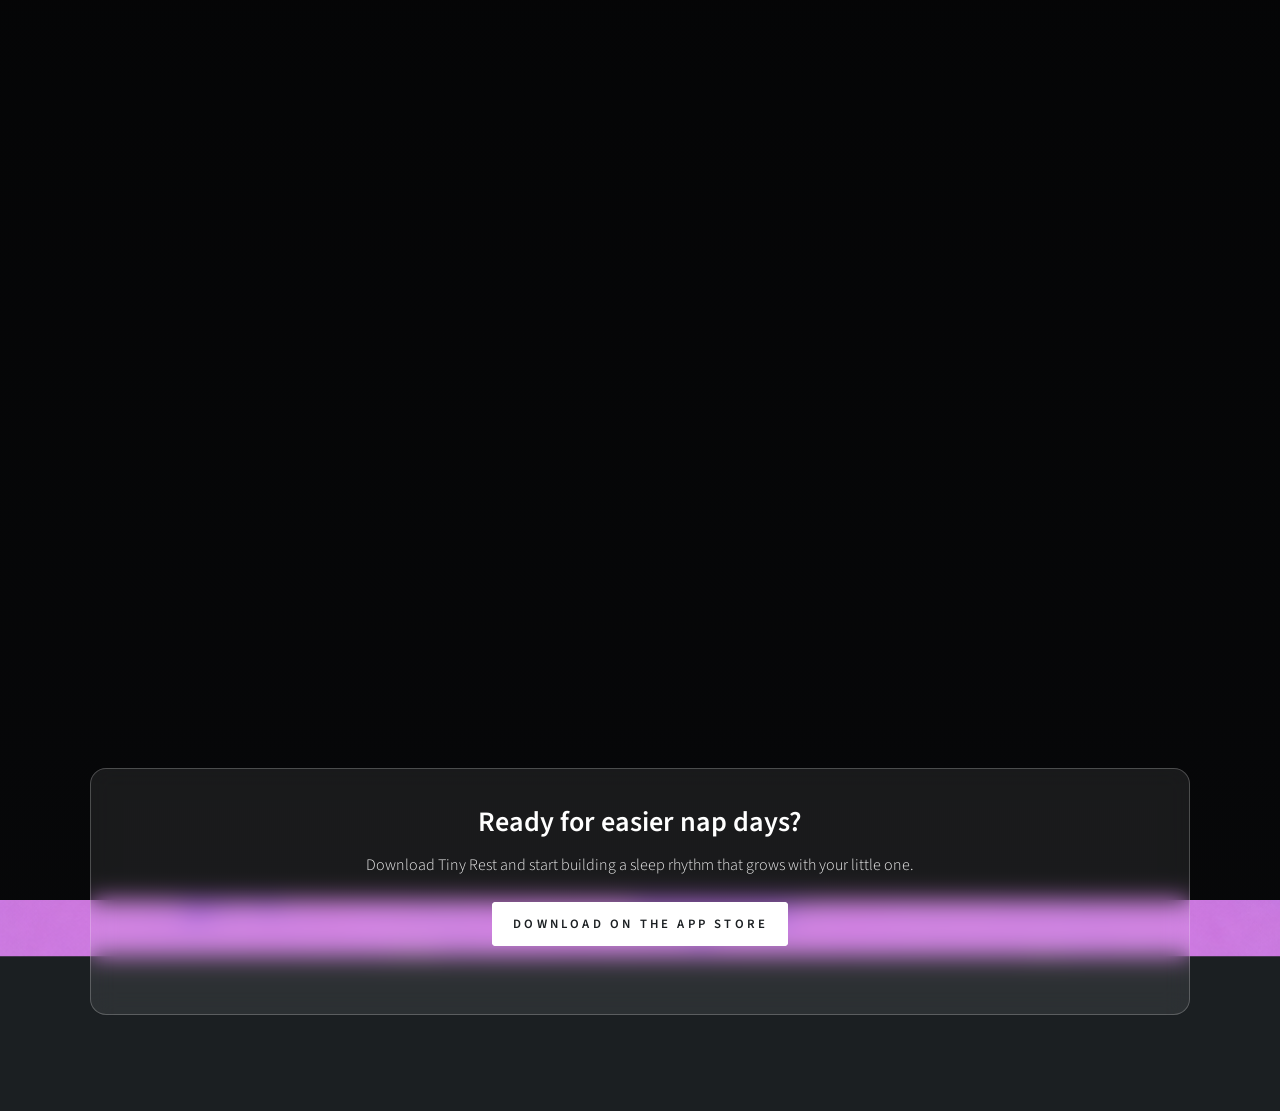
==== commit 931dff18: "new background image and pages" ====
--- a/index.html
+++ b/index.html
@@ -21,15 +21,17 @@
 				<!-- Header / Hero -->
 					<header id="header" class="app-header">
 						<div class="app-nav">
-							<img src="images/splash-icon.png" alt="Tiny Rest" class="app-logo" />
+							<a href="index.html" class="app-logo-link">
+								<img src="images/splash-icon.png" alt="Tiny Rest" class="app-logo" />
+							</a>
 							<nav class="app-nav-links" aria-label="Primary">
-								<a href="#why">Why Tiny Rest</a>
-								<a href="#wake-windows">Wake Windows</a>
-								<a href="#features">Features</a>
-								<a href="#contact">Contact</a>
+								<a href="why.html">Why Tiny Rest</a>
+								<a href="wake-windows.html">Wake Windows</a>
+								<a href="features.html">Features</a>
+								<a href="contact.html">Contact</a>
 							</nav>
 							<div class="app-nav-cta">
-								<a class="button primary app-cta" href="#download">Get It Now</a>
+								<a class="button primary app-cta" href="index.html#download">Get It Now</a>
 							</div>
 						</div>
 
@@ -57,125 +59,6 @@
 				<!-- Content sections -->
 					<div class="app-content">
 
-						<section class="app-section" id="why">
-							<div class="app-card">
-								<h2 class="app-section-title">Sleep is the foundation for growth</h2>
-								<p>
-									Quality rest supports your baby's brain development, mood, feeding rhythm, and ability to learn throughout the day. When sleep is off, everything else can feel harder — for your little one and for you.
-								</p>
-								<p>
-									Research on infant sleep shows that babies fall asleep more easily and stay asleep longer when they are tired enough, but not overtired. The sweet spot depends on how long they have been awake — their <strong>wake window</strong> — and changes quickly as they grow.
-								</p>
-								<p>
-									Tiny Rest brings that science into everyday parenting. Log naps and feedings, see your child's timeline at a glance, and get a clear prediction for the next nap so you can plan your day with a little more calm and a lot less mental math.
-								</p>
-							</div>
-						</section>
-
-						<section class="app-section" id="wake-windows">
-							<div class="app-card">
-								<h2 class="app-section-title">Wake windows, made simple</h2>
-								<p>
-									A wake window is the amount of time your baby is awake between one sleep period and the next — from the moment you get them out of the crib until you lay them down again. It includes feeding, play, fresh air, and your nap routine.
-								</p>
-								<p>
-									For babies under six months, experts recommend using wake windows together with sleepy cues like yawning, reduced activity, and droopy eyelids. After six months, many families also benefit from a more predictable, clock-based schedule — especially once their little one moves to two naps a day.
-								</p>
-								<p>
-									Keeping track of all of this is exhausting when you are already running on little sleep yourself. Tiny Rest remembers wake times, nap history, and feeding logs for you, so you can focus on your baby instead of the clock.
-								</p>
-
-								<h3 class="app-subsection-title">Age-appropriate wake windows</h3>
-								<div class="app-table-wrapper">
-									<table class="app-table">
-										<thead>
-											<tr>
-												<th>Age</th>
-												<th>Typical wake window</th>
-											</tr>
-										</thead>
-										<tbody>
-											<tr><td>0–4 weeks</td><td>30–60 minutes</td></tr>
-											<tr><td>4–12 weeks</td><td>60–90 minutes</td></tr>
-											<tr><td>3–4 months</td><td>75–120 minutes</td></tr>
-											<tr><td>5–7 months</td><td>2–3 hours</td></tr>
-											<tr><td>7–10 months</td><td>2.5–3.5 hours</td></tr>
-											<tr><td>11–14 months</td><td>3–4 hours</td></tr>
-											<tr><td>14–24 months</td><td>4–6 hours</td></tr>
-										</tbody>
-									</table>
-								</div>
-								<p class="app-note">
-									Every child is different. Use these ranges as a guide and adjust based on your baby's sleepy cues, nap quality, and how the day is going.
-								</p>
-							</div>
-						</section>
-
-						<section class="app-section">
-							<div class="app-card">
-								<h2 class="app-section-title">Avoid overtiredness before it starts</h2>
-								<p>
-									When wake windows stretch too long, babies can become overtired — fussy, hard to settle, and more likely to wake frequently. Wake windows that are too short can lead to short catnaps and bedtime battles.
-								</p>
-								<p>
-									Tiny Rest surfaces your child's recent sleep pattern and suggests when the next nap window is approaching. Pair that with the built-in timer to log sessions accurately, review history by day, and spot trends over time — whether you are following wake windows, a by-the-clock schedule, or a flexible mix of both.
-								</p>
-								<ul class="app-list">
-									<li><span class="app-list-icon">&#9790;</span> Catch early sleepy cues before late ones like crying and eye rubbing</li>
-									<li><span class="app-list-icon">&#9201;</span> Time naps with a simple start/stop timer and manual time entry</li>
-									<li><span class="app-list-icon">&#128197;</span> Browse history to see how yesterday compared to today</li>
-									<li><span class="app-list-icon">&#127769;</span> See a next-nap prediction on your home screen</li>
-								</ul>
-							</div>
-						</section>
-
-						<section class="app-section" id="features">
-							<div class="app-card">
-								<h2 class="app-section-title">Everything you need in one calm place</h2>
-								<div class="app-features">
-									<div class="app-feature">
-										<h3>Next nap at a glance</h3>
-										<p>Your home screen shows when your little one is likely ready to rest again, based on recent sleep and feeding data.</p>
-									</div>
-									<div class="app-feature">
-										<h3>Sleep timer</h3>
-										<p>Start, stop, and save nap sessions in seconds. Adjust start and end times when life does not go exactly as planned.</p>
-									</div>
-									<div class="app-feature">
-										<h3>Feeding logs</h3>
-										<p>Track bottles and nursing alongside sleep so hunger and tiredness stay connected in one timeline.</p>
-									</div>
-									<div class="app-feature">
-										<h3>Daily timeline</h3>
-										<p>See today's schedule in one view — naps, feeds, and wake periods — to understand how the day is shaping up.</p>
-									</div>
-									<div class="app-feature">
-										<h3>Soothing sounds</h3>
-										<p>White noise and lullabies to help your baby wind down for nap time or bedtime.</p>
-									</div>
-									<div class="app-feature">
-										<h3>Built for tired parents</h3>
-										<p>A soothing nighttime design, clear controls, and quick logging when you only have one free hand.</p>
-									</div>
-								</div>
-							</div>
-						</section>
-
-						<section class="app-section">
-							<div class="app-card">
-								<h2 class="app-section-title">Rest supports more than sleep</h2>
-								<p>
-									Consistent, well-timed sleep helps regulate your baby's circadian rhythm — their internal body clock — which in turn supports healthier night sleep, steadier moods, and better daytime alertness for learning and play.
-								</p>
-								<p>
-									During wake windows, activities like feeding, fresh air, floor time, free play, and face-to-face interaction all contribute to healthy development. When naps land at the right moments, your baby has the energy to engage, explore, and bond — and you get pockets of predictability back in your day.
-								</p>
-								<p>
-									Tiny Rest does not replace your pediatrician or a sleep consultant, but it gives you a clear record of what is actually happening — the first step toward a schedule that fits your child's age, temperament, and your family's life.
-								</p>
-							</div>
-						</section>
-
 						<section class="app-section app-section-cta">
 							<div class="app-card app-card-cta">
 								<h2 class="app-section-title">Ready for easier nap days?</h2>
@@ -188,93 +71,9 @@
 
 					</div>
 
-				<!-- Main (modals) -->
-					<div id="main">
-
-						<!-- Contact -->
-							<article id="contact">
-								<h2 class="major">Contact</h2>
-								<p>Questions, feedback, or support? We'd love to hear from you.</p>
-								<form method="post" action="#">
-									<div class="fields">
-										<div class="field half">
-											<label for="name">Name</label>
-											<input type="text" name="name" id="name" />
-										</div>
-										<div class="field half">
-											<label for="email">Email</label>
-											<input type="text" name="email" id="email" />
-										</div>
-										<div class="field">
-											<label for="message">Message</label>
-											<textarea name="message" id="message" rows="4"></textarea>
-										</div>
-									</div>
-									<ul class="actions">
-										<li><input type="submit" value="Send Message" class="primary" /></li>
-										<li><input type="reset" value="Reset" /></li>
-									</ul>
-								</form>
-							</article>
-
-						<!-- Privacy Policy -->
-							<article id="privacy">
-								<h2 class="major">Privacy Policy</h2>
-								<p><strong>Last Updated:</strong> <span id="privacy-date"></span></p>
-
-								<h3>Introduction</h3>
-								<p>Tiny Rest is committed to protecting your privacy. This Privacy Policy explains how we collect, use, disclose, and safeguard your information when you use our mobile application (the "App"). Please read this Privacy Policy carefully. By using the App, you agree to the collection and use of information in accordance with this policy.</p>
-
-								<h3>Information We Collect</h3>
-								<p>Tiny Rest is designed with privacy in mind. We collect minimal information necessary to provide you with the best experience:</p>
-								<ul>
-									<li><strong>Sleep &amp; Feeding Data:</strong> The App stores your baby's sleep sessions, feeding logs, and preferences locally on your device. This information is not transmitted to our servers unless you explicitly enable a cloud sync feature.</li>
-									<li><strong>Usage Data:</strong> We may collect anonymous usage statistics to improve the App's performance and user experience. This data does not personally identify you or your child.</li>
-								</ul>
-
-								<h3>How We Use Your Information</h3>
-								<p>We use the information we collect to:</p>
-								<ul>
-									<li>Provide nap predictions, timelines, and sleep tracking features</li>
-									<li>Personalize your experience within the App</li>
-									<li>Analyze usage patterns to enhance user experience</li>
-									<li>Respond to your inquiries and provide customer support</li>
-								</ul>
-
-								<h3>Data Storage and Security</h3>
-								<p>Your baby's sleep and feeding data is stored locally on your device by default. We implement appropriate technical and organizational measures to protect your information, though no method of transmission over the Internet or electronic storage is 100% secure.</p>
-
-								<h3>Third-Party Services</h3>
-								<p>Tiny Rest may use third-party services that have their own privacy policies. We are not responsible for the privacy practices of these third parties.</p>
-								<ul>
-									<li><strong>Apple App Store:</strong> When you download Tiny Rest through the Apple App Store, your use is also governed by Apple's Privacy Policy and Terms of Service.</li>
-								</ul>
-
-								<h3>Children's Privacy</h3>
-								<p>Tiny Rest is used by parents and caregivers to track infant and toddler sleep. We do not knowingly collect personal information directly from children. If you have concerns, please contact us.</p>
-
-								<h3>Your Rights</h3>
-								<p>You have the right to:</p>
-								<ul>
-									<li>Access and review your data stored in Tiny Rest</li>
-									<li>Delete your data at any time by uninstalling the App</li>
-									<li>Opt out of any optional data collection features</li>
-								</ul>
-
-								<h3>Changes to This Privacy Policy</h3>
-								<p>We may update our Privacy Policy from time to time. We will notify you of any changes by posting the new Privacy Policy on this page and updating the "Last Updated" date.</p>
-
-								<h3>Contact Us</h3>
-								<p>If you have any questions about this Privacy Policy, please contact us through the contact form on this website or via the email address listed in the App Store.</p>
-
-								<p><em>By using Tiny Rest, you acknowledge that you have read and understood this Privacy Policy.</em></p>
-							</article>
-
-					</div>
-
 				<!-- Footer -->
 					<footer id="footer">
-						<p class="copyright">&copy; Tiny Rest. Built for iOS. <a href="#privacy">Privacy Policy</a></p>
+						<p class="copyright">&copy; Tiny Rest. Built for iOS. <a href="privacy.html">Privacy Policy</a></p>
 					</footer>
 
 			</div>
@@ -288,28 +87,6 @@
 			<script src="assets/js/breakpoints.min.js"></script>
 			<script src="assets/js/util.js"></script>
 			<script src="assets/js/main.js"></script>
-			<script>
-				document.addEventListener('DOMContentLoaded', function() {
-					var dateElement = document.getElementById('privacy-date');
-					if (dateElement) {
-						var today = new Date();
-						var options = { year: 'numeric', month: 'long', day: 'numeric' };
-						dateElement.textContent = today.toLocaleDateString('en-US', options);
-					}
-
-					document.querySelectorAll('.app-nav-links a[href^="#"], .app-section-cta a[href^="#"]').forEach(function(link) {
-						var href = link.getAttribute('href');
-						if (href === '#contact' || href === '#privacy') return;
-						link.addEventListener('click', function(e) {
-							var target = document.querySelector(href);
-							if (target) {
-								e.preventDefault();
-								target.scrollIntoView({ behavior: 'smooth', block: 'start' });
-							}
-						});
-					});
-				});
-			</script>
 
 	</body>
 </html>
--- a/assets/css/main.css
+++ b/assets/css/main.css
@@ -1159,7 +1159,7 @@
 			-webkit-transition: -webkit-transform 0.325s ease-in-out, -webkit-filter 0.325s ease-in-out;
 			-ms-transition: -ms-transform 0.325s ease-in-out, -ms-filter 0.325s ease-in-out;
 			transition: transform 0.325s ease-in-out, filter 0.325s ease-in-out;
-			background-image: url("../../images/bg.jpg");
+			background-image: url("../../images/bg.png");
 			background-position: center;
 			background-size: cover;
 			background-repeat: no-repeat;
@@ -1237,6 +1237,48 @@
 		opacity: 1;
 	}
 
+	.app-nav-links a.is-active {
+		opacity: 1;
+		border-bottom: 1px solid rgba(255, 255, 255, 0.6);
+	}
+
+	.app-logo-link {
+		border-bottom: 0;
+		display: flex;
+		align-items: center;
+		flex-shrink: 0;
+	}
+
+	.app-header-inner {
+		padding-bottom: 0;
+	}
+
+		.app-header-inner .app-nav {
+			margin-bottom: 0;
+		}
+
+	.app-page-title {
+		font-size: clamp(1.75rem, 2.5vw, 2.1rem);
+		font-weight: 600;
+		line-height: 1.2;
+		margin-bottom: 1.5rem;
+		text-transform: none;
+		letter-spacing: 0;
+	}
+
+	.app-card-form .fields {
+		margin-bottom: 1.5rem;
+	}
+
+	.app-card-form label {
+		color: #ffffff;
+	}
+
+	.app-card-form input,
+	.app-card-form textarea {
+		color: #ffffff;
+	}
+
 	/* Hero */
 	.app-hero {
 		display: grid;
@@ -1293,16 +1335,18 @@
 		white-space: nowrap;
 	}
 
-	/* Background overlay — purple night sky to match the app */
+	/* Background — night sky illustration */
 	#bg:before {
 		background-image:
-			linear-gradient(to bottom, rgba(26, 26, 64, 0.72), rgba(106, 13, 173, 0.55)),
+			linear-gradient(to bottom, rgba(19, 21, 25, 0.25), rgba(19, 21, 25, 0.35)),
 			url("../../images/overlay.png");
 	}
 
 	#bg:after {
-		background-image: linear-gradient(180deg, #1a1a40 0%, #4a1575 45%, #6a0dad 100%);
+		background-image: url("../../images/bg.png");
+		background-position: center;
 		background-size: cover;
+		background-repeat: no-repeat;
 	}
 
 	@media screen and (max-width: 980px) {
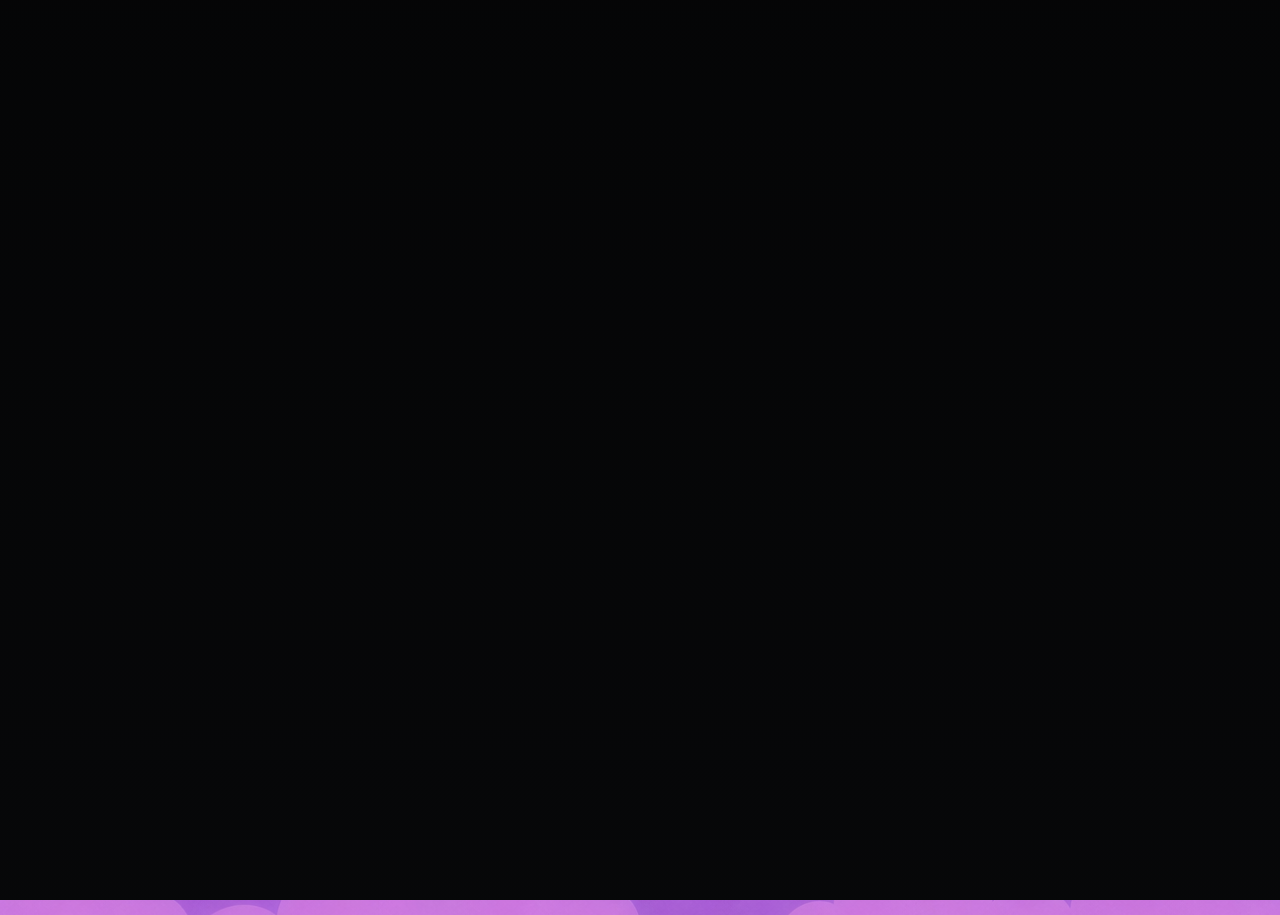
==== commit 47ef3562: "new background" ====
--- a/index.html
+++ b/index.html
@@ -22,7 +22,7 @@
 					<header id="header" class="app-header">
 						<div class="app-nav">
 							<a href="index.html" class="app-logo-link">
-								<img src="images/splash-icon.png" alt="Tiny Rest" class="app-logo" />
+								<img src="images/splash-icon.png" alt="Tiny Rest" class="app-logo" style="width: 100px; height: 100px;" />
 							</a>
 							<nav class="app-nav-links" aria-label="Primary">
 								<a href="why.html">Why Tiny Rest</a>
@@ -59,15 +59,6 @@
 				<!-- Content sections -->
 					<div class="app-content">
 
-						<section class="app-section app-section-cta">
-							<div class="app-card app-card-cta">
-								<h2 class="app-section-title">Ready for easier nap days?</h2>
-								<p>Download Tiny Rest and start building a sleep rhythm that grows with your little one.</p>
-								<ul class="actions">
-									<li><a href="#" class="button primary icon brands fa-apple">Download on the App Store</a></li>
-								</ul>
-							</div>
-						</section>
 
 					</div>
 
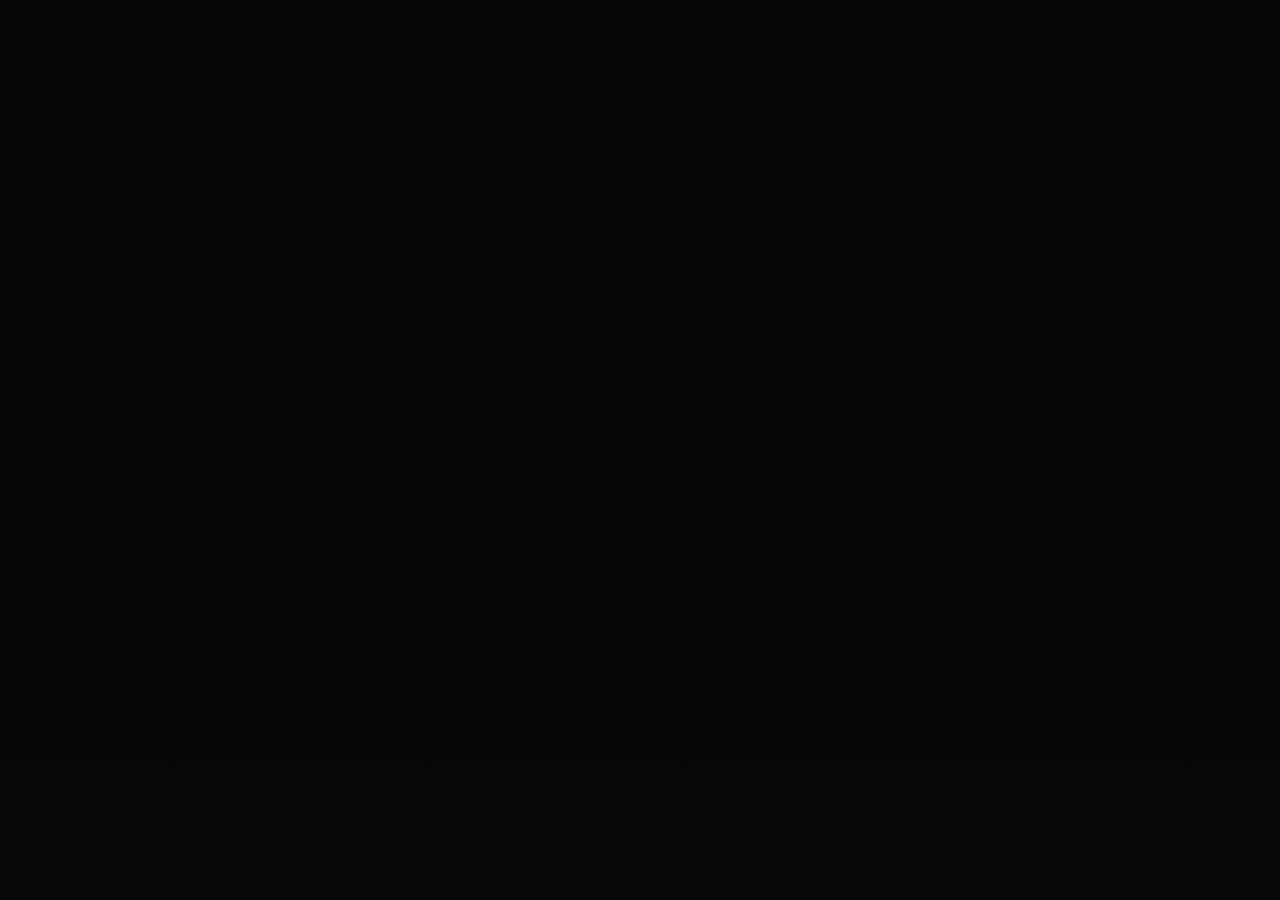
==== commit bffad6b4: "new logo and screenshots added" ====
--- a/index.html
+++ b/index.html
@@ -22,7 +22,7 @@
 					<header id="header" class="app-header">
 						<div class="app-nav">
 							<a href="index.html" class="app-logo-link">
-								<img src="images/splash-icon.png" alt="Tiny Rest" class="app-logo" style="width: 100px; height: 100px;" />
+								<img src="images/splash-icon.png" alt="Tiny Rest" class="app-logo" style="width: 200px; height: auto;" />
 							</a>
 							<nav class="app-nav-links" aria-label="Primary">
 								<a href="why.html">Why Tiny Rest</a>
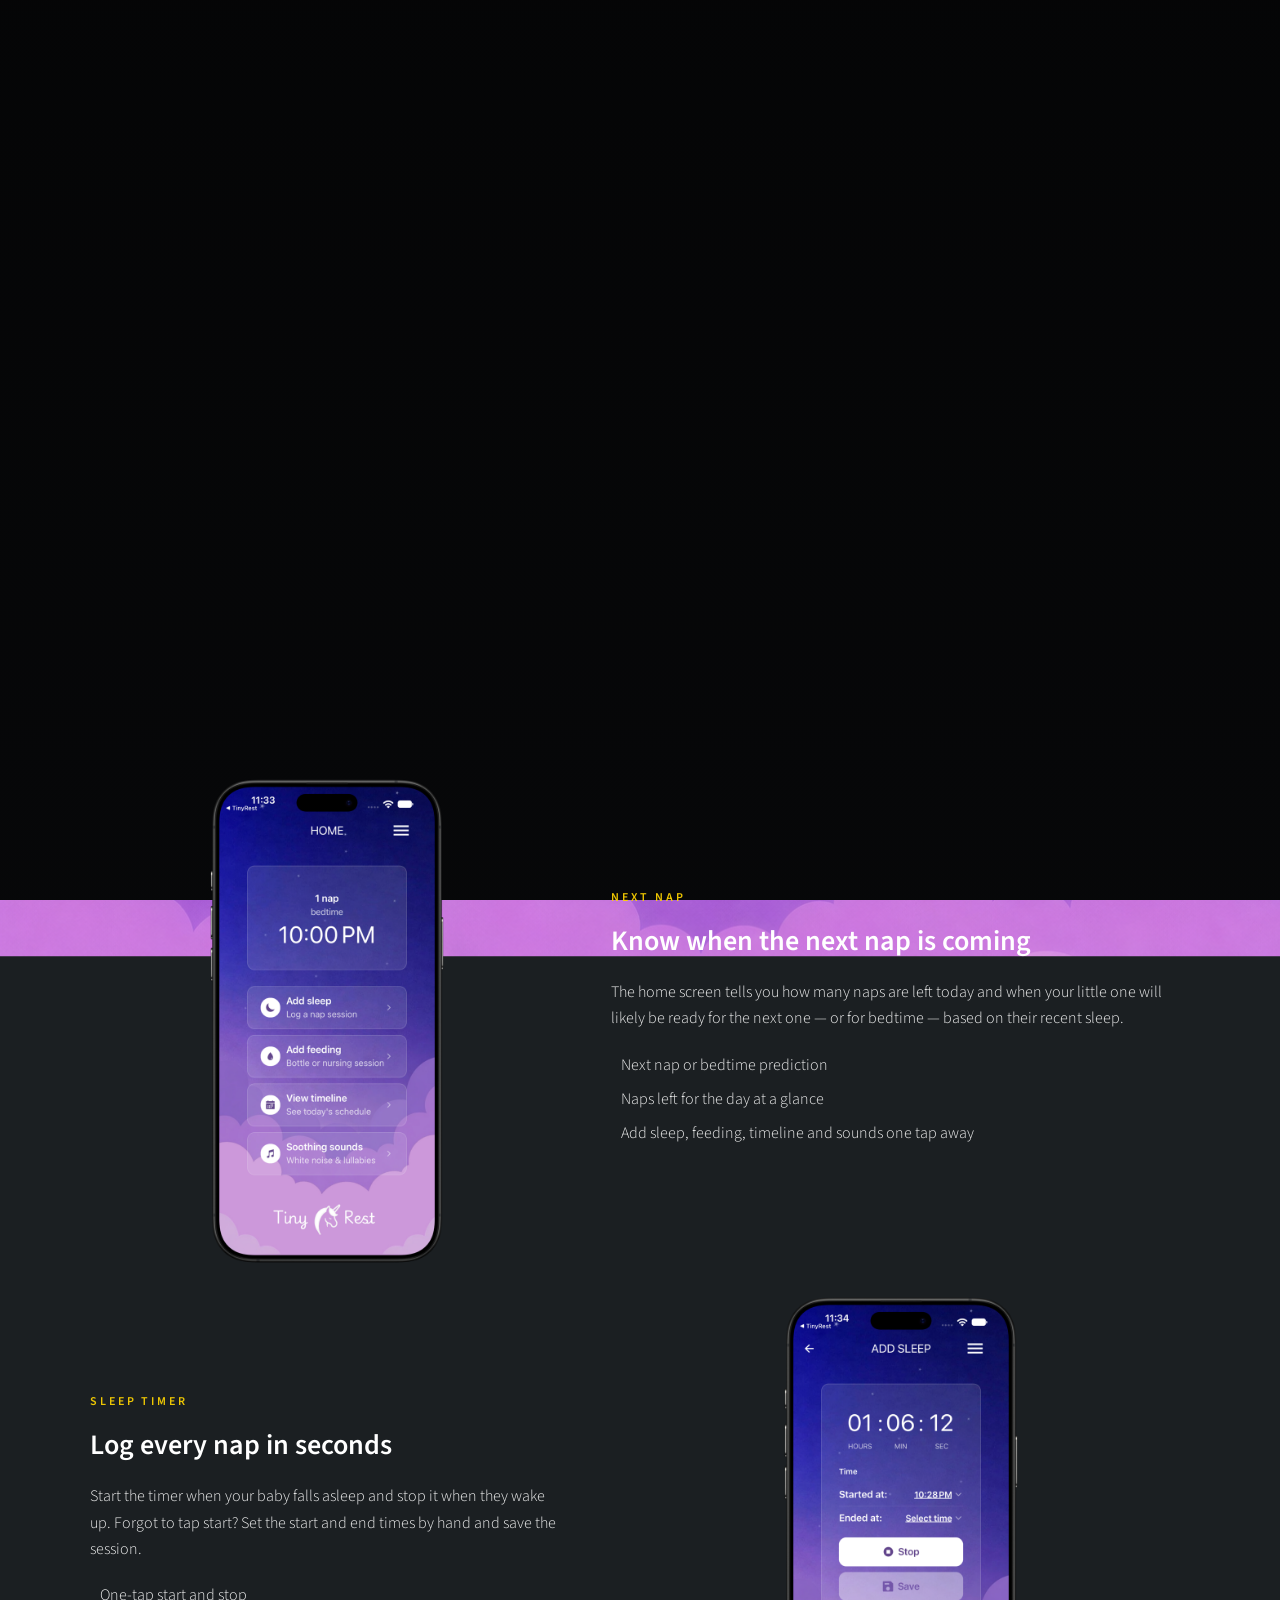
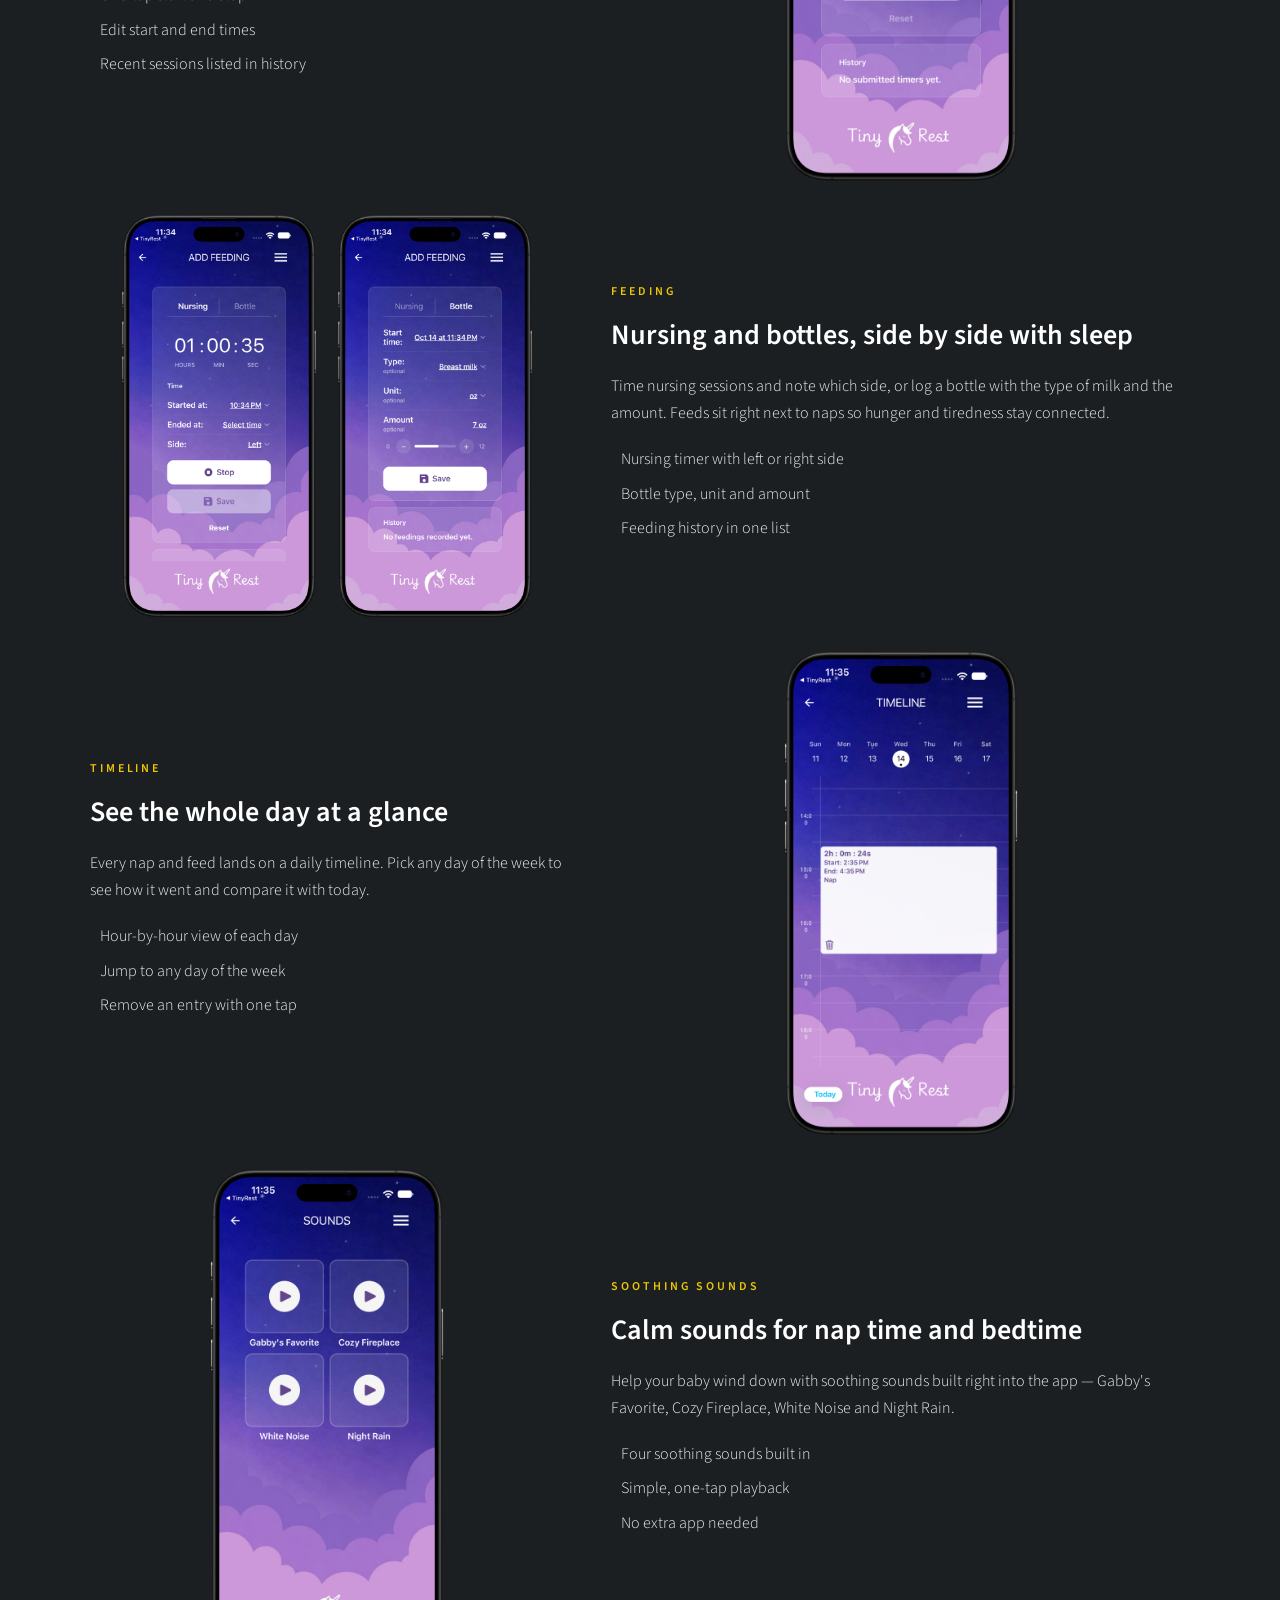
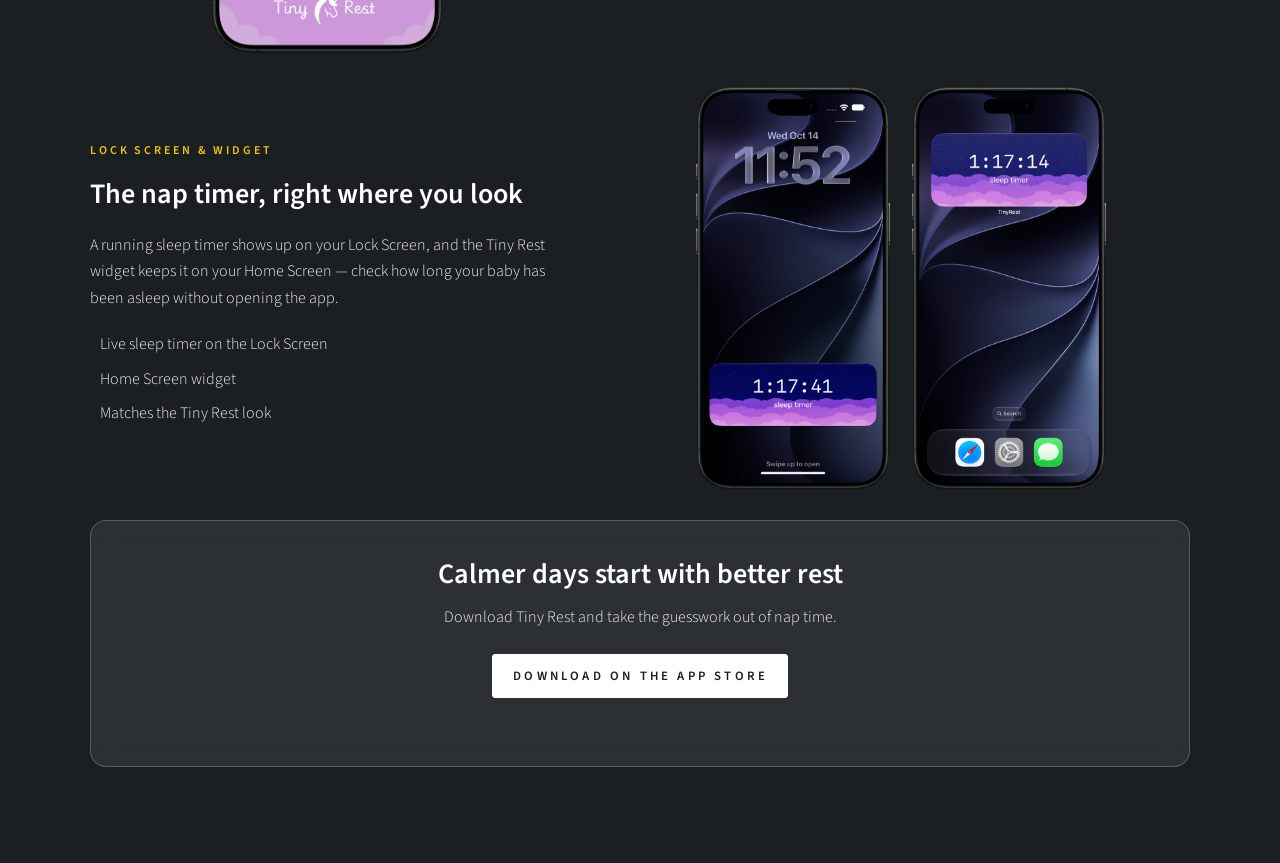
==== commit 9fe99b1d: "Add app screenshots and feature sections to the landing page Swap the hero phones for the new home a" ====
--- a/index.html
+++ b/index.html
@@ -1,83 +1,200 @@
-<!DOCTYPE HTML>
-<!--
-	Dimension by HTML5 UP
-	html5up.net | @ajlkn
-	Free for personal and commercial use under the CCA 3.0 license (html5up.net/license)
--->
-<html lang="en">
-	<head>
-		<title>Tiny Rest — Baby Sleep Tracker</title>
-		<meta charset="utf-8" />
-		<meta name="viewport" content="width=device-width, initial-scale=1, user-scalable=no" />
-		<meta name="description" content="Tiny Rest helps parents track sleep and feeding, predict the next nap, and follow age-appropriate wake windows for better rest and development." />
-		<link rel="stylesheet" href="assets/css/main.css" />
-		<noscript><link rel="stylesheet" href="assets/css/noscript.css" /></noscript>
-	</head>
-	<body class="is-preload">
-
-		<!-- Wrapper -->
-			<div id="wrapper">
-
-				<!-- Header / Hero -->
-					<header id="header" class="app-header">
-						<div class="app-nav">
-							<a href="index.html" class="app-logo-link">
-								<img src="images/splash-icon.png" alt="Tiny Rest" class="app-logo" style="width: 200px; height: auto;" />
-							</a>
-							<nav class="app-nav-links" aria-label="Primary">
-								<a href="why.html">Why Tiny Rest</a>
-								<a href="wake-windows.html">Wake Windows</a>
-								<a href="features.html">Features</a>
-								<a href="contact.html">Contact</a>
-							</nav>
-							<div class="app-nav-cta">
-								<a class="button primary app-cta" href="index.html#download">Get It Now</a>
-							</div>
-						</div>
-
-						<div class="app-hero">
-							<div class="app-hero-copy">
-								<p class="app-hero-eyebrow">Baby sleep &amp; feeding tracker</p>
-								<h1 class="app-hero-title">Better naps start with<br />knowing when to rest.</h1>
-								<p class="app-hero-subtitle">
-									Tiny Rest helps you log sleep and feeding, track wake windows, and see when your little one is likely ready for their next nap — so bedtime feels less like guesswork and more like a gentle rhythm you can trust.
-								</p>
-								<ul class="actions app-hero-actions" id="download">
-									<li><a href="#" class="button primary icon brands fa-apple">Download on the App Store</a></li>
-								</ul>
-							</div>
-
-							<div class="app-hero-media">
-								<div class="app-hero-phones">
-									<img src="images/iphone-home.png" alt="Tiny Rest home screen showing next nap prediction" />
-									<img src="images/iphone-timer.png" alt="Tiny Rest timer screen for logging sleep sessions" />
-								</div>
-							</div>
-						</div>
-					</header>
-
-				<!-- Content sections -->
-					<div class="app-content">
-
-
-					</div>
-
-				<!-- Footer -->
-					<footer id="footer">
-						<p class="copyright">&copy; Tiny Rest. Built for iOS. <a href="privacy.html">Privacy Policy</a></p>
-					</footer>
-
-			</div>
-
-		<!-- BG -->
-			<div id="bg"></div>
-
-		<!-- Scripts -->
-			<script src="assets/js/jquery.min.js"></script>
-			<script src="assets/js/browser.min.js"></script>
-			<script src="assets/js/breakpoints.min.js"></script>
-			<script src="assets/js/util.js"></script>
-			<script src="assets/js/main.js"></script>
-
-	</body>
-</html>
+<!DOCTYPE HTML>
+<!--
+	Dimension by HTML5 UP
+	html5up.net | @ajlkn
+	Free for personal and commercial use under the CCA 3.0 license (html5up.net/license)
+-->
+<html lang="en">
+	<head>
+		<title>Tiny Rest — Baby Sleep Tracker</title>
+		<meta charset="utf-8" />
+		<meta name="viewport" content="width=device-width, initial-scale=1, user-scalable=no" />
+		<meta name="description" content="Tiny Rest helps parents track sleep and feeding, predict the next nap, and follow age-appropriate wake windows for better rest and development." />
+		<link rel="stylesheet" href="assets/css/main.css" />
+		<noscript><link rel="stylesheet" href="assets/css/noscript.css" /></noscript>
+	</head>
+	<body class="is-preload">
+
+		<!-- Wrapper -->
+			<div id="wrapper">
+
+				<!-- Header / Hero -->
+					<header id="header" class="app-header">
+						<div class="app-nav">
+							<a href="index.html" class="app-logo-link">
+								<img src="images/splash-icon.png" alt="Tiny Rest" class="app-logo" style="width: 200px; height: auto;" />
+							</a>
+							<nav class="app-nav-links" aria-label="Primary">
+								<a href="why.html">Why Tiny Rest</a>
+								<a href="contact.html">Contact</a>
+							</nav>
+							<div class="app-nav-cta">
+								<a class="button primary app-cta" href="index.html#download">Get It Now</a>
+							</div>
+						</div>
+
+						<div class="app-hero">
+							<div class="app-hero-copy">
+								<p class="app-hero-eyebrow">Baby sleep &amp; feeding tracker</p>
+								<h1 class="app-hero-title">Better naps start with<br />knowing when to rest.</h1>
+								<p class="app-hero-subtitle">
+									Tiny Rest helps you log sleep and feeding, track wake windows, and see when your little one is likely ready for their next nap — so bedtime feels less like guesswork and more like a gentle rhythm you can trust.
+								</p>
+								<ul class="actions app-hero-actions" id="download">
+									<li><a href="#" class="button primary icon brands fa-apple">Download on the App Store</a></li>
+								</ul>
+							</div>
+
+							<div class="app-hero-media">
+								<div class="app-hero-phones">
+									<img src="images/screens/home-prediction.png" alt="Tiny Rest home screen predicting 1 nap left and bedtime at 10:00 PM" />
+									<img src="images/screens/add-sleep.png" alt="Tiny Rest Add Sleep screen with a nap timer running" />
+								</div>
+							</div>
+						</div>
+					</header>
+
+				<!-- Content sections -->
+					<div class="app-content">
+
+					<section class="app-section">
+						<div class="app-feature-row">
+							<div class="app-feature-media">
+								<img src="images/screens/home-prediction.png" alt="Home screen showing 1 nap left and bedtime predicted at 10:00 PM" />
+							</div>
+							<div class="app-feature-copy">
+								<p class="app-hero-eyebrow">Next Nap</p>
+								<h2 class="app-section-title">Know when the next nap is coming</h2>
+								<p>The home screen tells you how many naps are left today and when your little one will likely be ready for the next one — or for bedtime — based on their recent sleep.</p>
+								<ul class="app-checks">
+									<li><i class="fas fa-check"></i> Next nap or bedtime prediction</li>
+									<li><i class="fas fa-check"></i> Naps left for the day at a glance</li>
+									<li><i class="fas fa-check"></i> Add sleep, feeding, timeline and sounds one tap away</li>
+								</ul>
+							</div>
+						</div>
+					</section>
+
+					<section class="app-section">
+						<div class="app-feature-row reverse">
+							<div class="app-feature-media">
+								<img src="images/screens/add-sleep.png" alt="Add Sleep screen with a timer running since 10:28 PM" />
+							</div>
+							<div class="app-feature-copy">
+								<p class="app-hero-eyebrow">Sleep Timer</p>
+								<h2 class="app-section-title">Log every nap in seconds</h2>
+								<p>Start the timer when your baby falls asleep and stop it when they wake up. Forgot to tap start? Set the start and end times by hand and save the session.</p>
+								<ul class="app-checks">
+									<li><i class="fas fa-check"></i> One-tap start and stop</li>
+									<li><i class="fas fa-check"></i> Edit start and end times</li>
+									<li><i class="fas fa-check"></i> Recent sessions listed in history</li>
+								</ul>
+							</div>
+						</div>
+					</section>
+
+					<section class="app-section">
+						<div class="app-feature-row">
+							<div class="app-feature-media pair">
+								<img src="images/screens/add-feeding-nursing.png" alt="Add Feeding screen timing a nursing session on the left side" />
+								<img src="images/screens/add-feeding-bottle.png" alt="Add Feeding screen logging a 7 oz bottle of breast milk" />
+							</div>
+							<div class="app-feature-copy">
+								<p class="app-hero-eyebrow">Feeding</p>
+								<h2 class="app-section-title">Nursing and bottles, side by side with sleep</h2>
+								<p>Time nursing sessions and note which side, or log a bottle with the type of milk and the amount. Feeds sit right next to naps so hunger and tiredness stay connected.</p>
+								<ul class="app-checks">
+									<li><i class="fas fa-check"></i> Nursing timer with left or right side</li>
+									<li><i class="fas fa-check"></i> Bottle type, unit and amount</li>
+									<li><i class="fas fa-check"></i> Feeding history in one list</li>
+								</ul>
+							</div>
+						</div>
+					</section>
+
+					<section class="app-section">
+						<div class="app-feature-row reverse">
+							<div class="app-feature-media">
+								<img src="images/screens/timeline.png" alt="Timeline screen showing a 2 hour nap from 2:35 PM to 4:35 PM" />
+							</div>
+							<div class="app-feature-copy">
+								<p class="app-hero-eyebrow">Timeline</p>
+								<h2 class="app-section-title">See the whole day at a glance</h2>
+								<p>Every nap and feed lands on a daily timeline. Pick any day of the week to see how it went and compare it with today.</p>
+								<ul class="app-checks">
+									<li><i class="fas fa-check"></i> Hour-by-hour view of each day</li>
+									<li><i class="fas fa-check"></i> Jump to any day of the week</li>
+									<li><i class="fas fa-check"></i> Remove an entry with one tap</li>
+								</ul>
+							</div>
+						</div>
+					</section>
+
+					<section class="app-section">
+						<div class="app-feature-row">
+							<div class="app-feature-media">
+								<img src="images/screens/soothing_sounds.png" alt="Sounds screen with Gabby's Favorite, Cozy Fireplace, White Noise and Night Rain" />
+							</div>
+							<div class="app-feature-copy">
+								<p class="app-hero-eyebrow">Soothing Sounds</p>
+								<h2 class="app-section-title">Calm sounds for nap time and bedtime</h2>
+								<p>Help your baby wind down with soothing sounds built right into the app — Gabby's Favorite, Cozy Fireplace, White Noise and Night Rain.</p>
+								<ul class="app-checks">
+									<li><i class="fas fa-check"></i> Four soothing sounds built in</li>
+									<li><i class="fas fa-check"></i> Simple, one-tap playback</li>
+									<li><i class="fas fa-check"></i> No extra app needed</li>
+								</ul>
+							</div>
+						</div>
+					</section>
+
+					<section class="app-section">
+						<div class="app-feature-row reverse">
+							<div class="app-feature-media pair">
+								<img src="images/screens/activity-live.png" alt="Tiny Rest sleep timer running on the iPhone Lock Screen" />
+								<img src="images/screens/widget.png" alt="Tiny Rest sleep timer widget on the iPhone Home Screen" />
+							</div>
+							<div class="app-feature-copy">
+								<p class="app-hero-eyebrow">Lock Screen &amp; Widget</p>
+								<h2 class="app-section-title">The nap timer, right where you look</h2>
+								<p>A running sleep timer shows up on your Lock Screen, and the Tiny Rest widget keeps it on your Home Screen — check how long your baby has been asleep without opening the app.</p>
+								<ul class="app-checks">
+									<li><i class="fas fa-check"></i> Live sleep timer on the Lock Screen</li>
+									<li><i class="fas fa-check"></i> Home Screen widget</li>
+									<li><i class="fas fa-check"></i> Matches the Tiny Rest look</li>
+								</ul>
+							</div>
+						</div>
+					</section>
+
+					<section class="app-section">
+						<div class="app-card app-card-cta">
+							<h2 class="app-section-title">Calmer days start with better rest</h2>
+							<p>Download Tiny Rest and take the guesswork out of nap time.</p>
+							<ul class="actions">
+								<li><a href="#" class="button primary icon brands fa-apple">Download on the App Store</a></li>
+							</ul>
+						</div>
+					</section>
+
+					</div>
+
+				<!-- Footer -->
+					<footer id="footer">
+						<p class="copyright">&copy; Tiny Rest. Built for iOS. <a href="privacy.html">Privacy Policy</a></p>
+					</footer>
+
+			</div>
+
+		<!-- BG -->
+			<div id="bg"></div>
+
+		<!-- Scripts -->
+			<script src="assets/js/jquery.min.js"></script>
+			<script src="assets/js/browser.min.js"></script>
+			<script src="assets/js/breakpoints.min.js"></script>
+			<script src="assets/js/util.js"></script>
+			<script src="assets/js/main.js"></script>
+
+	</body>
+</html>
--- a/assets/css/main.css
+++ b/assets/css/main.css
@@ -2059,6 +2059,69 @@
 		margin-top: 1.5rem;
 	}
 
+	/* Accent color (matches the yellow used in the app) */
+	.app-hero-eyebrow,
+	#header.app-header .app-hero-eyebrow {
+		color: #FFD500;
+		opacity: 1;
+		font-weight: 600;
+	}
+
+	.app-nav-links a.is-active {
+		border-bottom-color: #FFD500;
+	}
+
+	/* Feature rows with app screenshots */
+	.app-feature-row {
+		display: grid;
+		grid-template-columns: 0.9fr 1.1fr;
+		align-items: center;
+		gap: 3rem;
+	}
+
+		.app-feature-row.reverse .app-feature-media {
+			order: 2;
+		}
+
+		.app-feature-row p {
+			opacity: 0.92;
+			margin-bottom: 1rem;
+		}
+
+	.app-feature-media {
+		display: flex;
+		justify-content: center;
+		gap: 1rem;
+	}
+
+		.app-feature-media img {
+			width: 240px;
+			max-width: 100%;
+			height: auto;
+		}
+
+		.app-feature-media.pair img {
+			width: 200px;
+			min-width: 0;
+		}
+
+	.app-checks {
+		list-style: none;
+		padding: 0;
+		margin: 1.25rem 0 0 0;
+	}
+
+		.app-checks li {
+			padding-left: 0;
+			margin-bottom: 0.5rem;
+			opacity: 0.92;
+		}
+
+		.app-checks .fas {
+			margin-right: 0.6rem;
+			color: #FFD500;
+		}
+
 	#wrapper {
 		justify-content: flex-start;
 	}
@@ -2067,6 +2130,15 @@
 		.app-features {
 			grid-template-columns: 1fr;
 		}
+
+		.app-feature-row {
+			grid-template-columns: 1fr;
+			gap: 2rem;
+		}
+
+			.app-feature-row.reverse .app-feature-media {
+				order: 0;
+			}
 
 		.app-card {
 			padding: 1.75rem 1.5rem;
@@ -2082,4 +2154,17 @@
 		.app-card {
 			padding: 1.5rem 1.25rem;
 		}
+
+		.app-feature-media img {
+			width: 220px;
+		}
+
+		.app-feature-media.pair {
+			gap: 0.75rem;
+		}
+
+			.app-feature-media.pair img {
+				width: calc(50% - 0.375rem);
+				max-width: 170px;
+			}
 	}
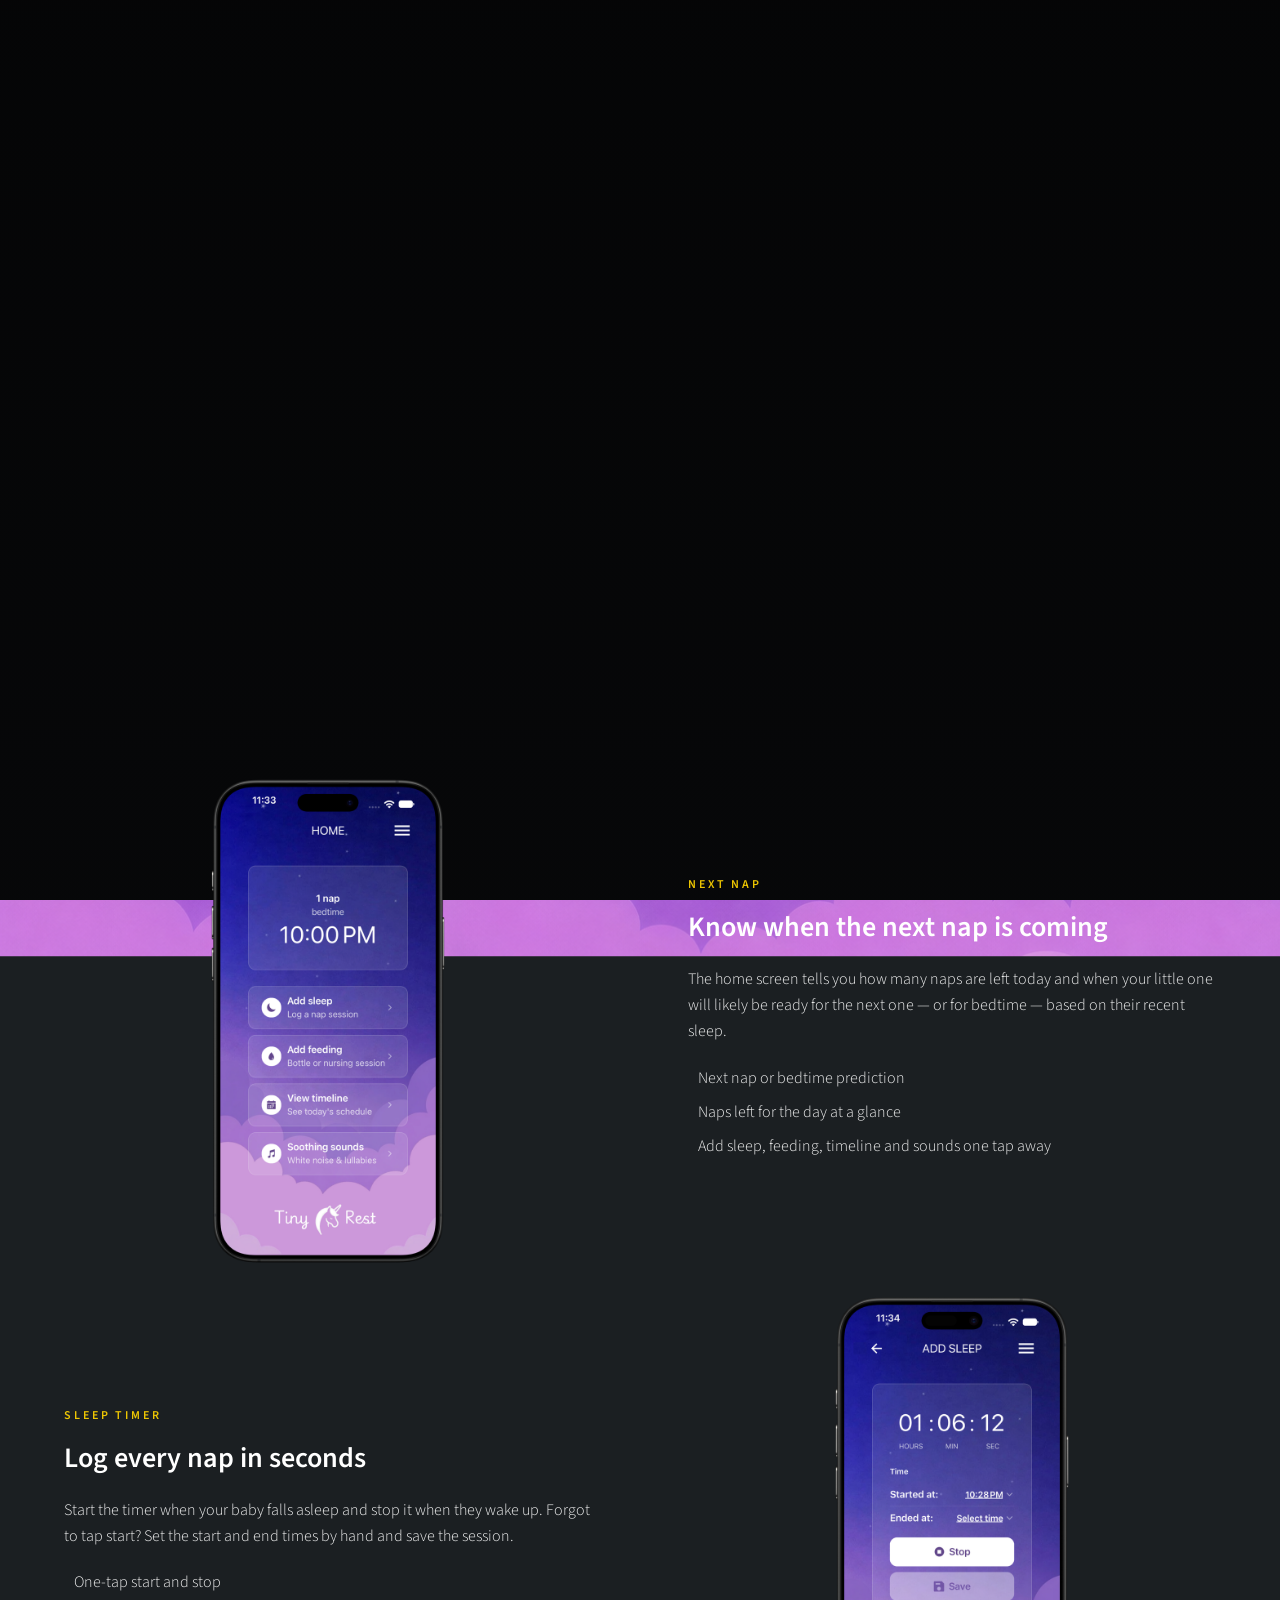
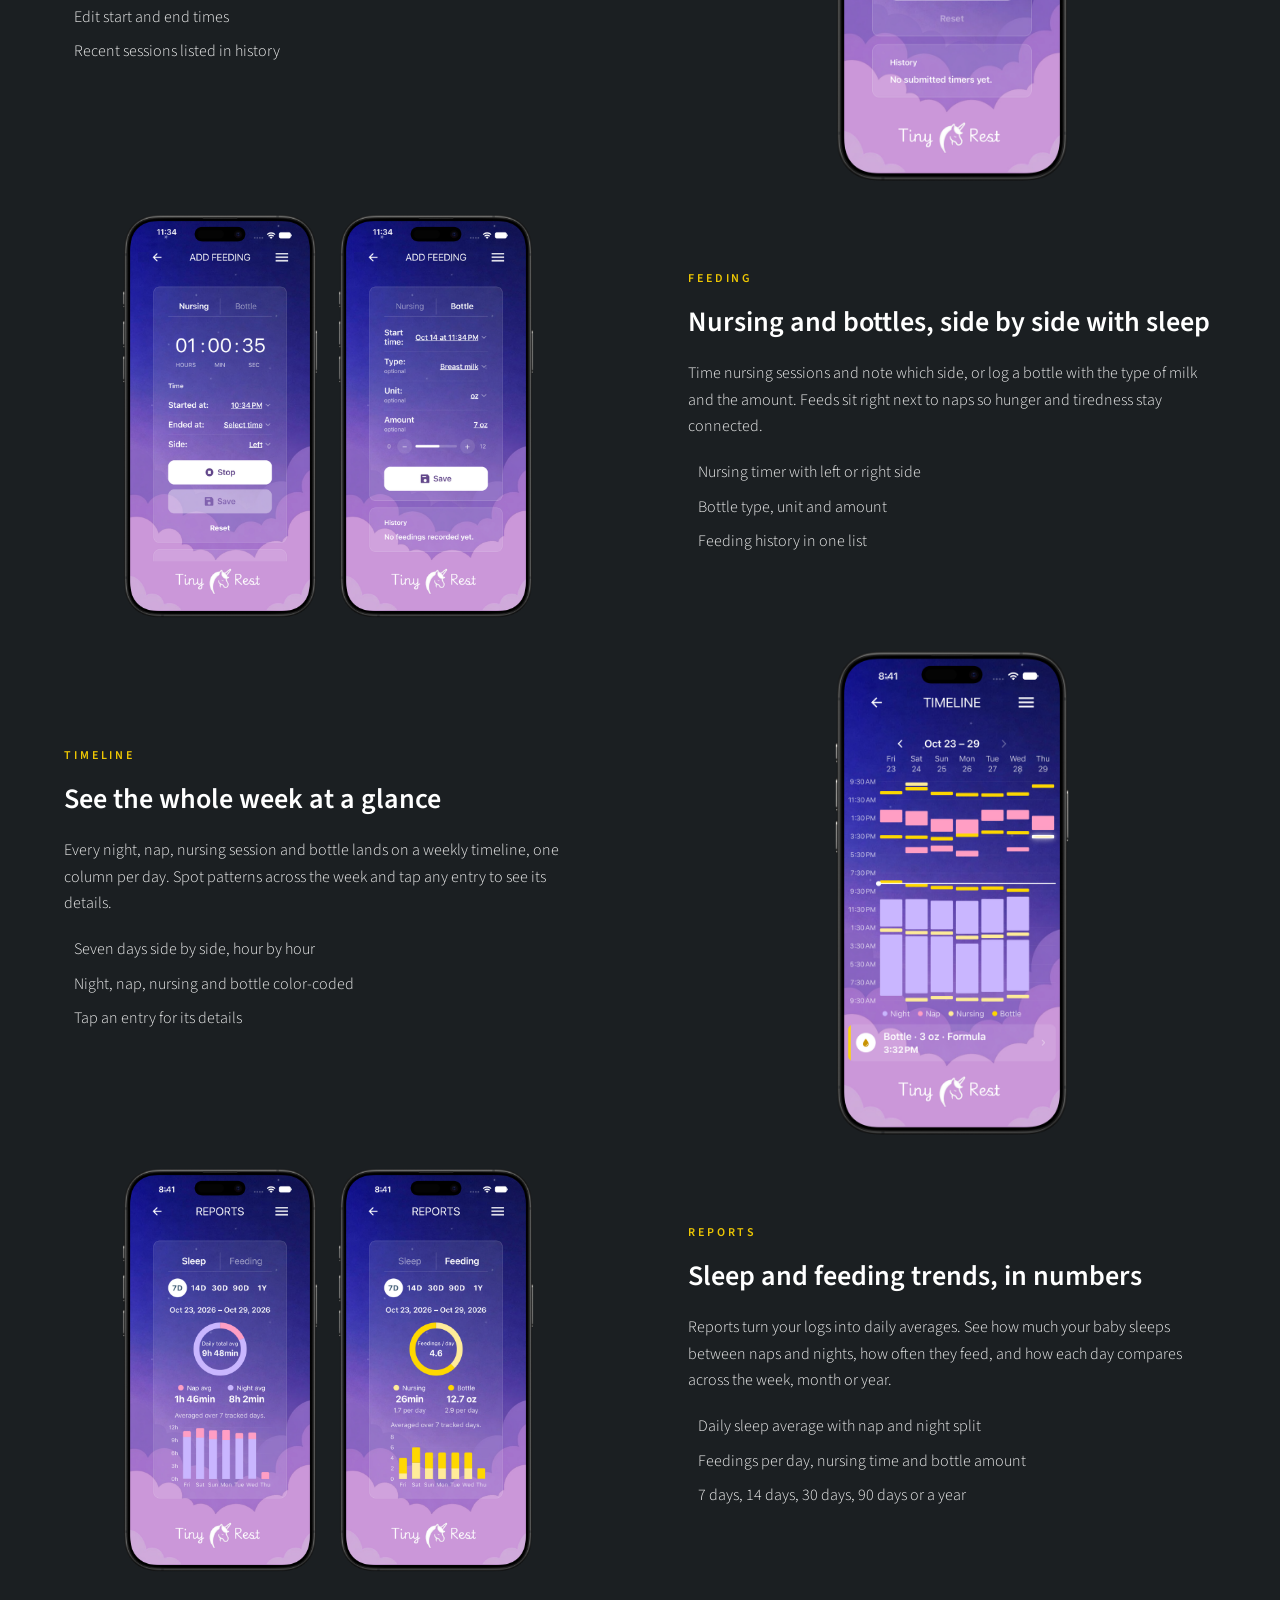
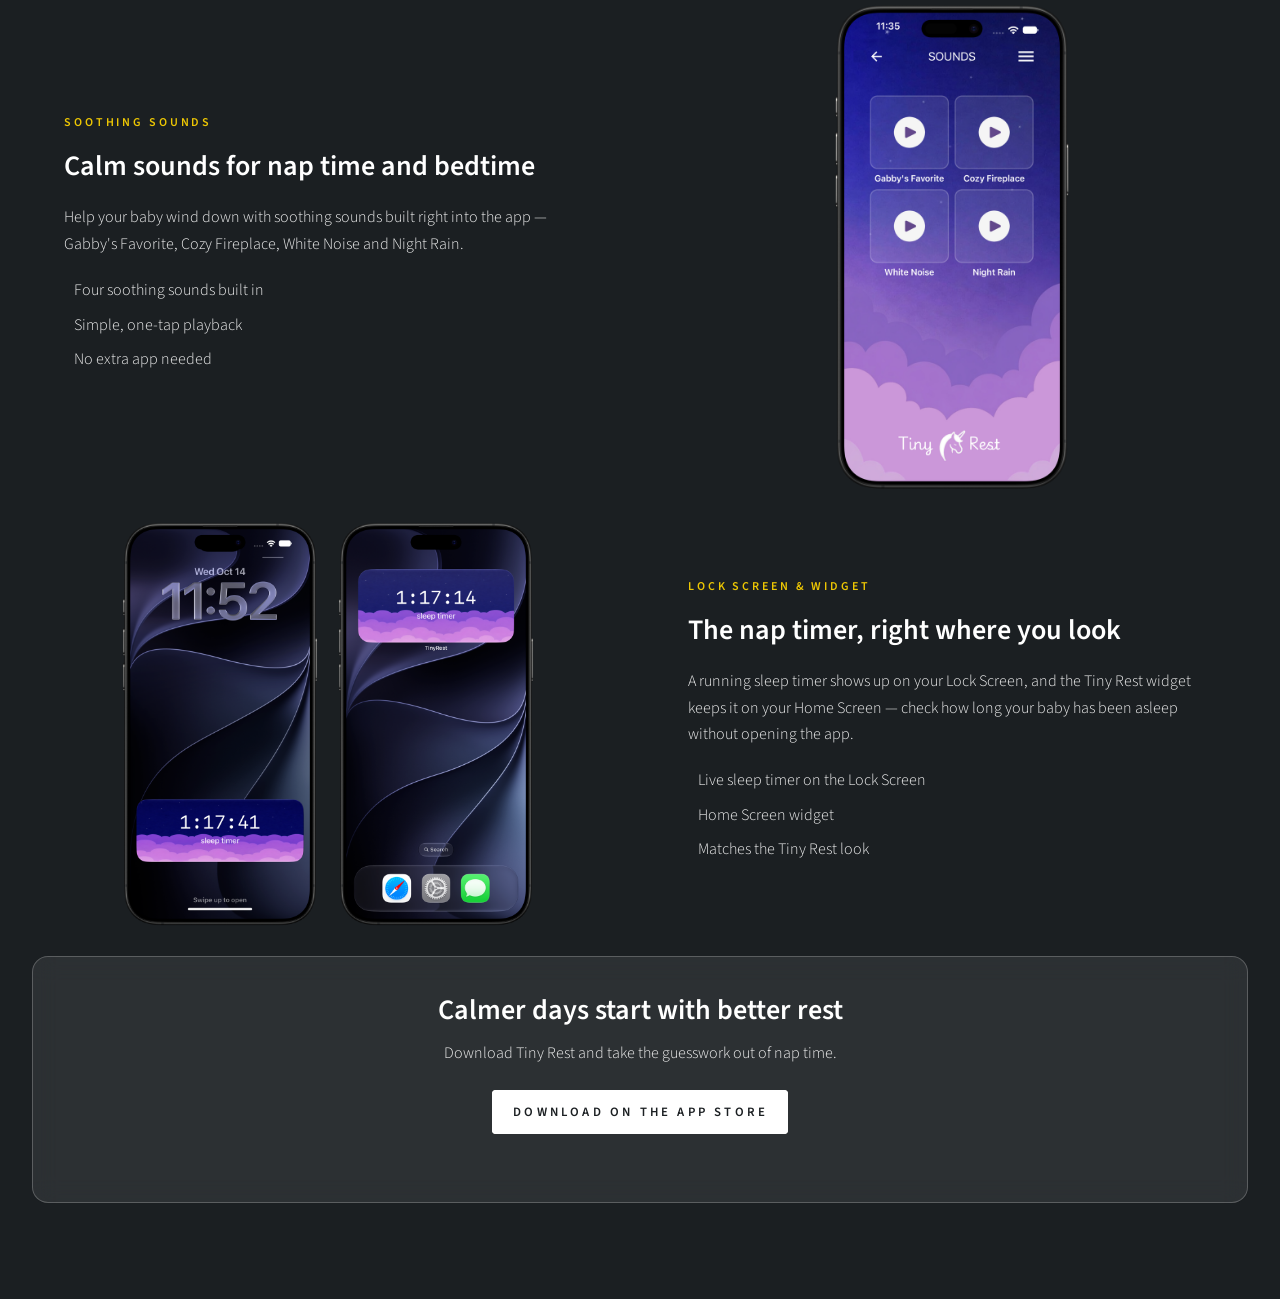
==== commit cfba7524: "Add Reports section, refresh Timeline, and widen feature rows Swap in the new weekly timeline screen" ====
--- a/index.html
+++ b/index.html
@@ -115,23 +115,42 @@
 					<section class="app-section">
 						<div class="app-feature-row reverse">
 							<div class="app-feature-media">
-								<img src="images/screens/timeline.png" alt="Timeline screen showing a 2 hour nap from 2:35 PM to 4:35 PM" />
+								<img src="images/screens/timeline.png" alt="Timeline screen showing a week of night sleep, naps, nursing and bottles side by side for Oct 23 to 29" />
 							</div>
 							<div class="app-feature-copy">
 								<p class="app-hero-eyebrow">Timeline</p>
-								<h2 class="app-section-title">See the whole day at a glance</h2>
-								<p>Every nap and feed lands on a daily timeline. Pick any day of the week to see how it went and compare it with today.</p>
-								<ul class="app-checks">
-									<li><i class="fas fa-check"></i> Hour-by-hour view of each day</li>
-									<li><i class="fas fa-check"></i> Jump to any day of the week</li>
-									<li><i class="fas fa-check"></i> Remove an entry with one tap</li>
-								</ul>
-							</div>
-						</div>
-					</section>
-
-					<section class="app-section">
-						<div class="app-feature-row">
+								<h2 class="app-section-title">See the whole week at a glance</h2>
+								<p>Every night, nap, nursing session and bottle lands on a weekly timeline, one column per day. Spot patterns across the week and tap any entry to see its details.</p>
+								<ul class="app-checks">
+									<li><i class="fas fa-check"></i> Seven days side by side, hour by hour</li>
+									<li><i class="fas fa-check"></i> Night, nap, nursing and bottle color-coded</li>
+									<li><i class="fas fa-check"></i> Tap an entry for its details</li>
+								</ul>
+							</div>
+						</div>
+					</section>
+
+					<section class="app-section">
+						<div class="app-feature-row">
+							<div class="app-feature-media pair">
+								<img src="images/screens/report1.png" alt="Sleep report showing a 9h 48min daily average, split into naps and night sleep over 7 days" />
+								<img src="images/screens/report2.png" alt="Feeding report showing 4.6 feedings per day, split into nursing and bottles over 7 days" />
+							</div>
+							<div class="app-feature-copy">
+								<p class="app-hero-eyebrow">Reports</p>
+								<h2 class="app-section-title">Sleep and feeding trends, in numbers</h2>
+								<p>Reports turn your logs into daily averages. See how much your baby sleeps between naps and nights, how often they feed, and how each day compares across the week, month or year.</p>
+								<ul class="app-checks">
+									<li><i class="fas fa-check"></i> Daily sleep average with nap and night split</li>
+									<li><i class="fas fa-check"></i> Feedings per day, nursing time and bottle amount</li>
+									<li><i class="fas fa-check"></i> 7 days, 14 days, 30 days, 90 days or a year</li>
+								</ul>
+							</div>
+						</div>
+					</section>
+
+					<section class="app-section">
+						<div class="app-feature-row reverse">
 							<div class="app-feature-media">
 								<img src="images/screens/soothing_sounds.png" alt="Sounds screen with Gabby's Favorite, Cozy Fireplace, White Noise and Night Rain" />
 							</div>
@@ -149,7 +168,7 @@
 					</section>
 
 					<section class="app-section">
-						<div class="app-feature-row reverse">
+						<div class="app-feature-row">
 							<div class="app-feature-media pair">
 								<img src="images/screens/activity-live.png" alt="Tiny Rest sleep timer running on the iPhone Lock Screen" />
 								<img src="images/screens/widget.png" alt="Tiny Rest sleep timer widget on the iPhone Home Screen" />
--- a/assets/css/main.css
+++ b/assets/css/main.css
@@ -1186,7 +1186,7 @@
 	/* Make the header work like a modern app hero (without breaking the article system). */
 	#header.app-header {
 		width: 100%;
-		max-width: 1100px;
+		max-width: 1280px;
 		text-align: left;
 		background-image: none;
 	}
@@ -1916,7 +1916,7 @@
 
 	.app-content {
 		width: 100%;
-		max-width: 1100px;
+		max-width: 1280px;
 		display: flex;
 		flex-direction: column;
 		gap: 1.75rem;
@@ -2074,9 +2074,10 @@
 	/* Feature rows with app screenshots */
 	.app-feature-row {
 		display: grid;
-		grid-template-columns: 0.9fr 1.1fr;
+		grid-template-columns: 1fr 1fr;
 		align-items: center;
-		gap: 3rem;
+		gap: 6rem;
+		padding: 0 2rem;
 	}
 
 		.app-feature-row.reverse .app-feature-media {
@@ -2134,6 +2135,7 @@
 		.app-feature-row {
 			grid-template-columns: 1fr;
 			gap: 2rem;
+			padding: 0;
 		}
 
 			.app-feature-row.reverse .app-feature-media {
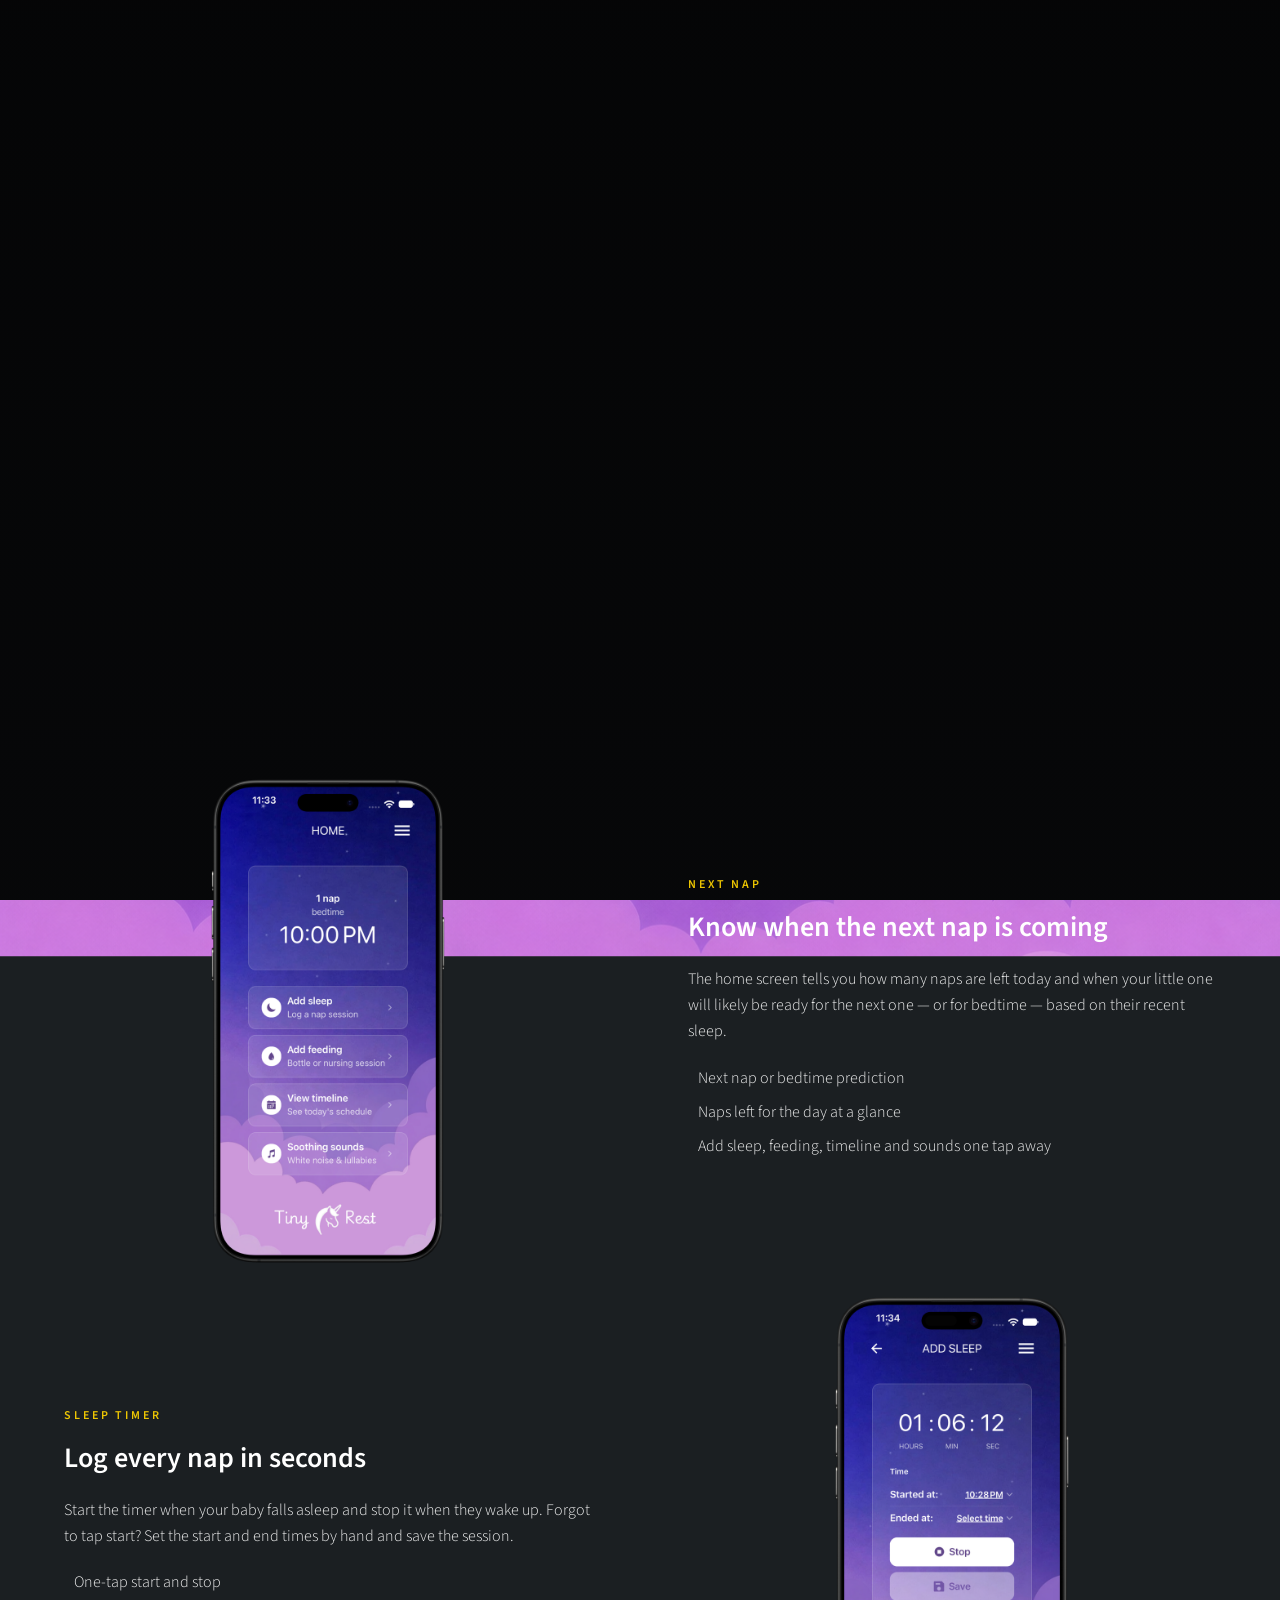
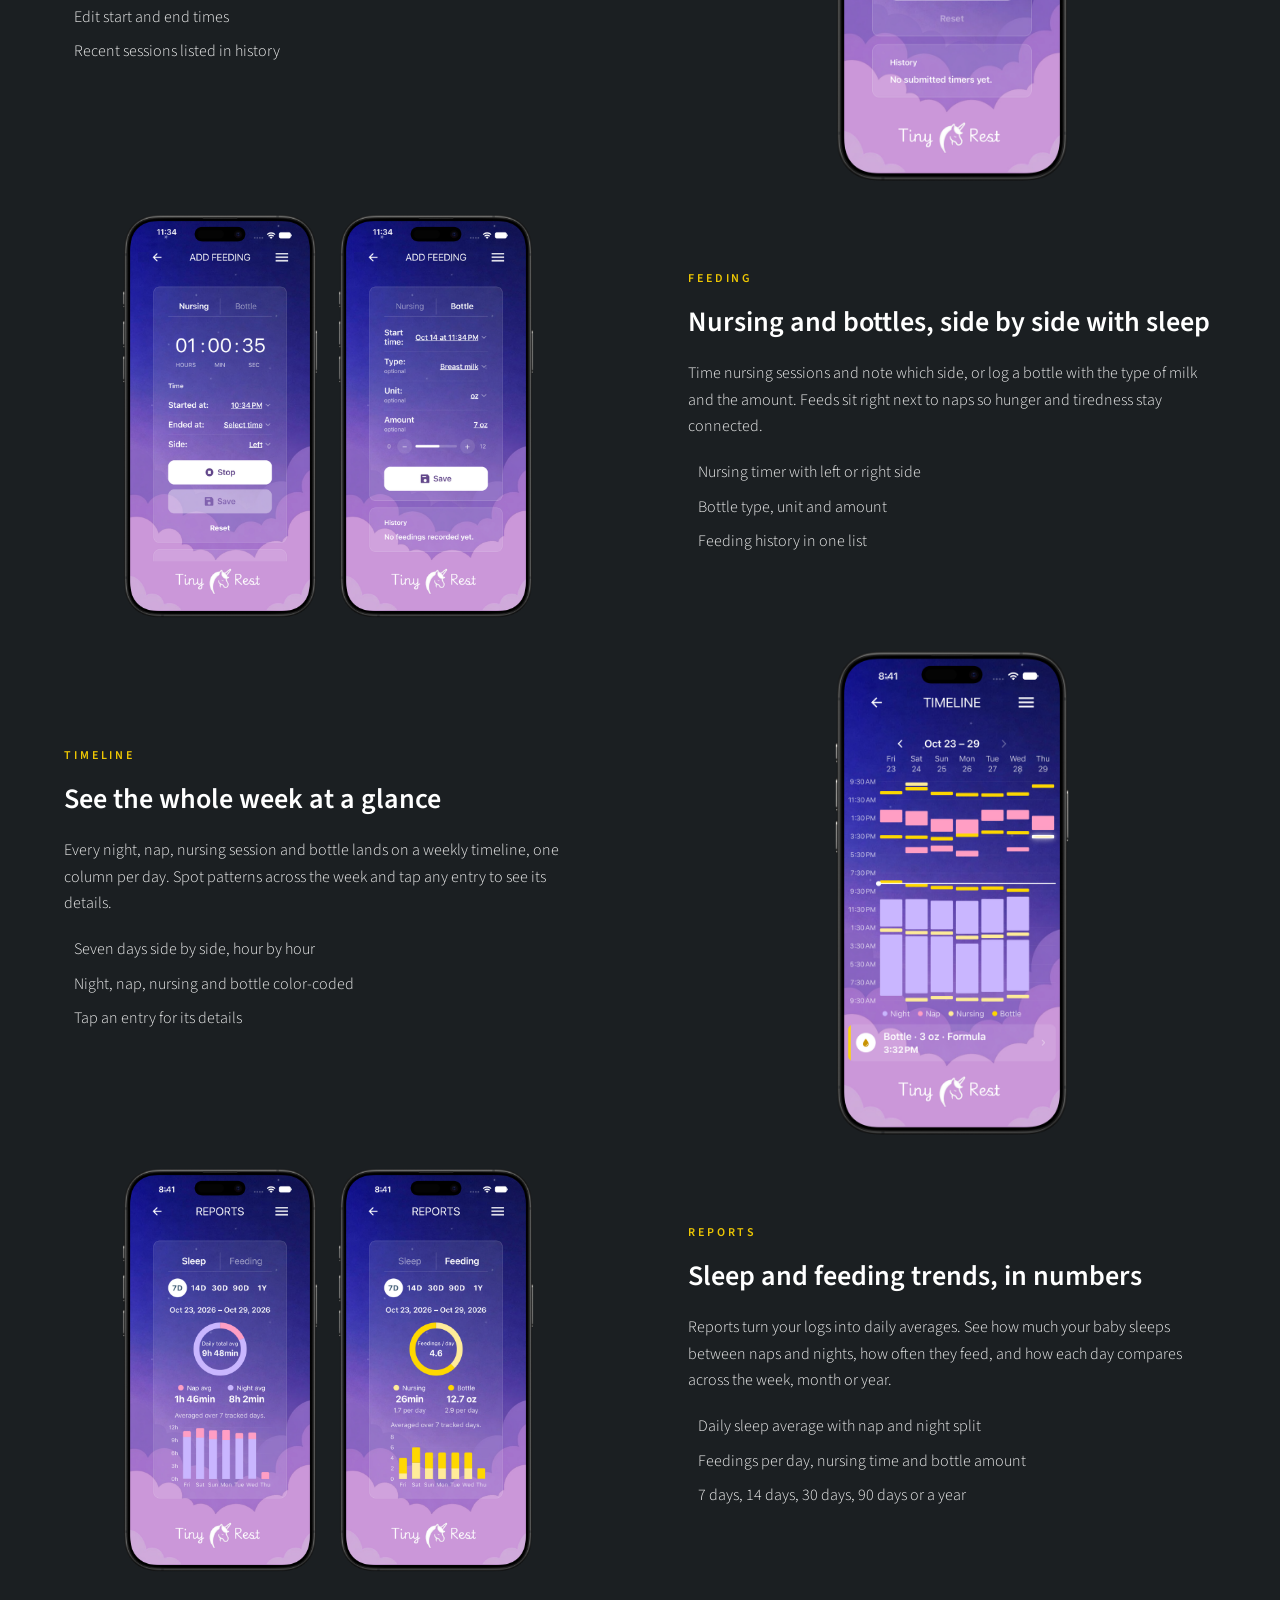
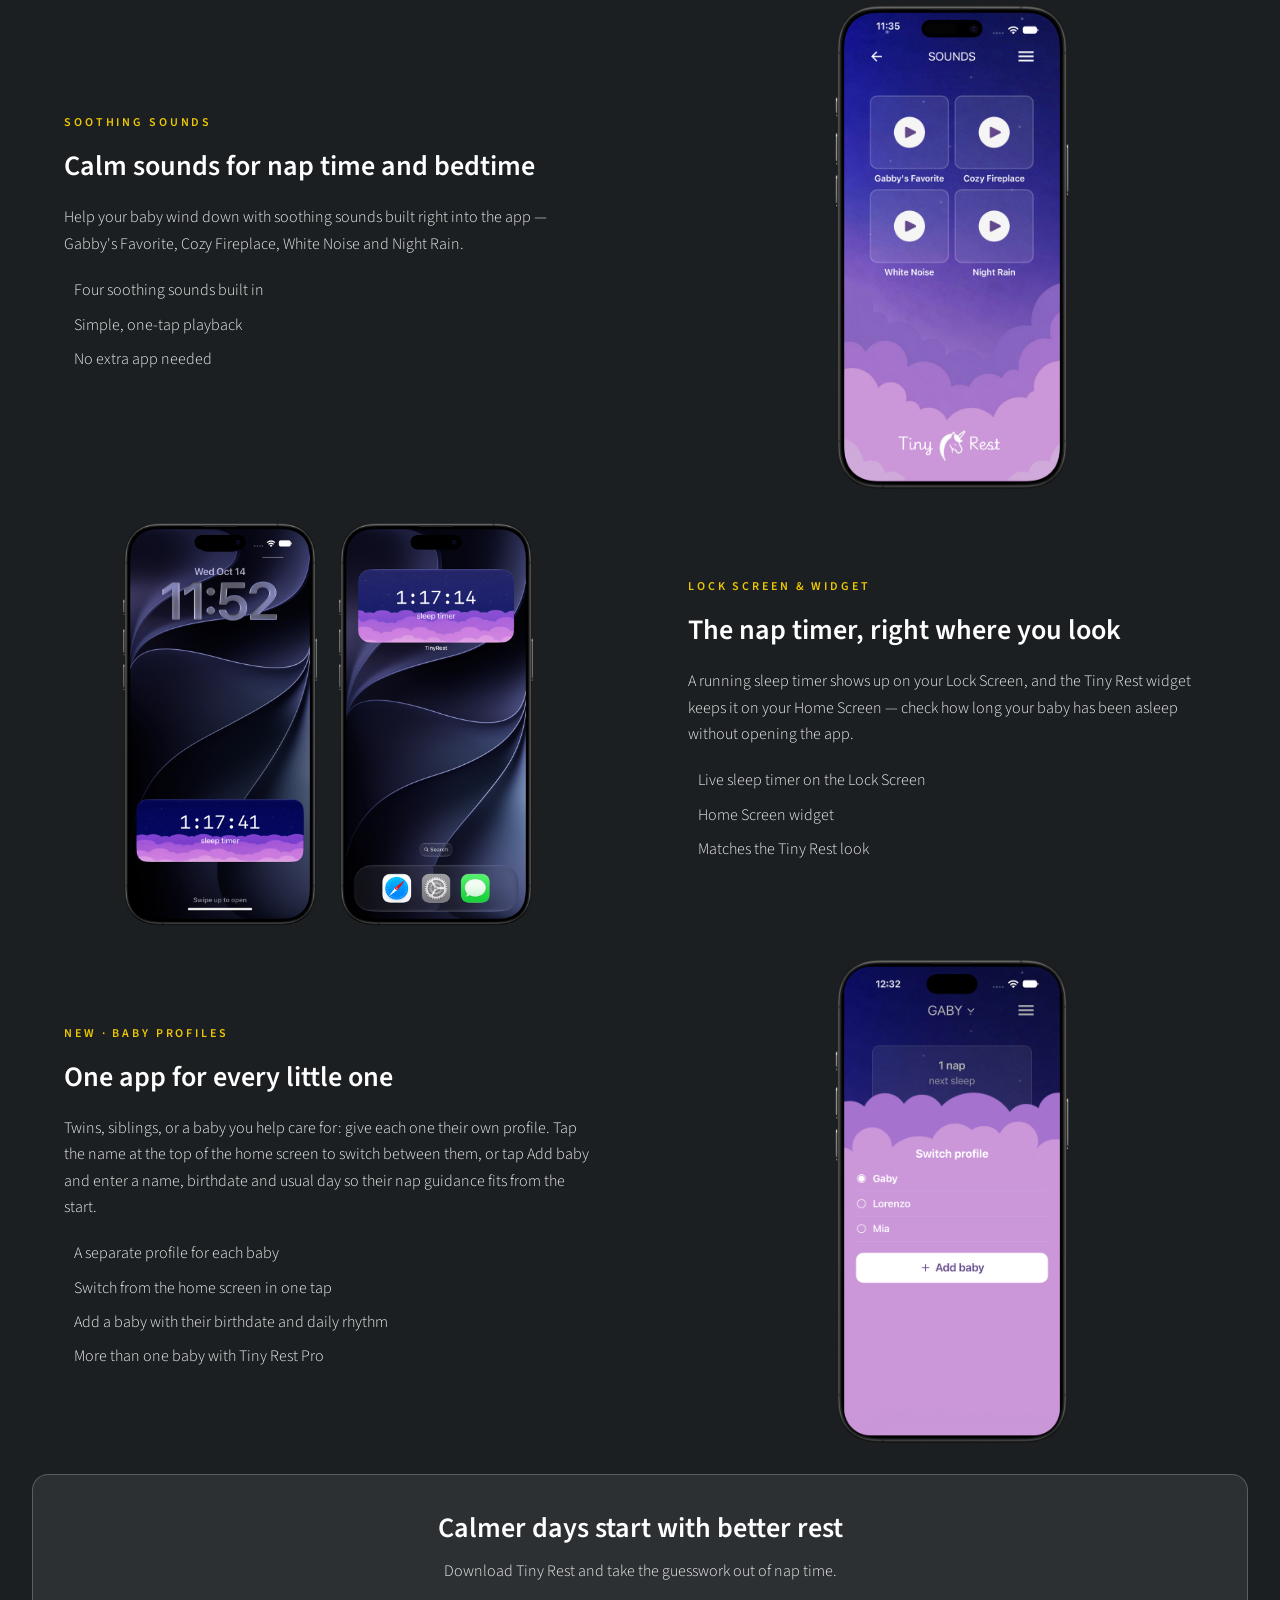
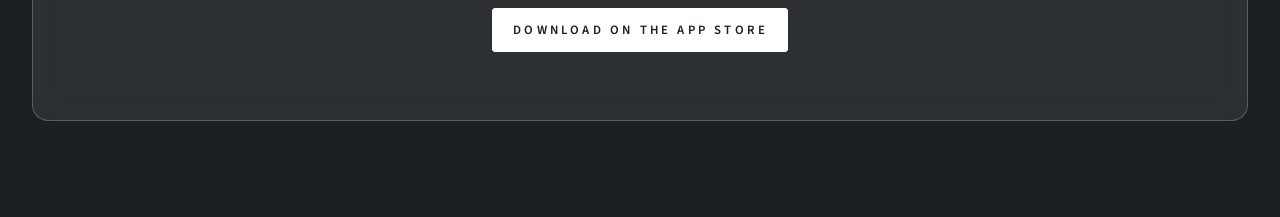
==== commit d3f8f294: "Add a Baby Profiles section to the landing page Shows the Switch profile sheet (white centered title" ====
--- a/index.html
+++ b/index.html
@@ -187,6 +187,25 @@
 					</section>
 
 					<section class="app-section">
+						<div class="app-feature-row reverse">
+							<div class="app-feature-media">
+								<img src="images/screens/switch-profile.png" alt="Switch profile sheet listing Gaby, Lorenzo and Mia, with an Add baby button" />
+							</div>
+							<div class="app-feature-copy">
+								<p class="app-hero-eyebrow">New · Baby Profiles</p>
+								<h2 class="app-section-title">One app for every little one</h2>
+								<p>Twins, siblings, or a baby you help care for: give each one their own profile. Tap the name at the top of the home screen to switch between them, or tap Add baby and enter a name, birthdate and usual day so their nap guidance fits from the start.</p>
+								<ul class="app-checks">
+									<li><i class="fas fa-check"></i> A separate profile for each baby</li>
+									<li><i class="fas fa-check"></i> Switch from the home screen in one tap</li>
+									<li><i class="fas fa-check"></i> Add a baby with their birthdate and daily rhythm</li>
+									<li><i class="fas fa-check"></i> More than one baby with Tiny Rest Pro</li>
+								</ul>
+							</div>
+						</div>
+					</section>
+
+					<section class="app-section">
 						<div class="app-card app-card-cta">
 							<h2 class="app-section-title">Calmer days start with better rest</h2>
 							<p>Download Tiny Rest and take the guesswork out of nap time.</p>
